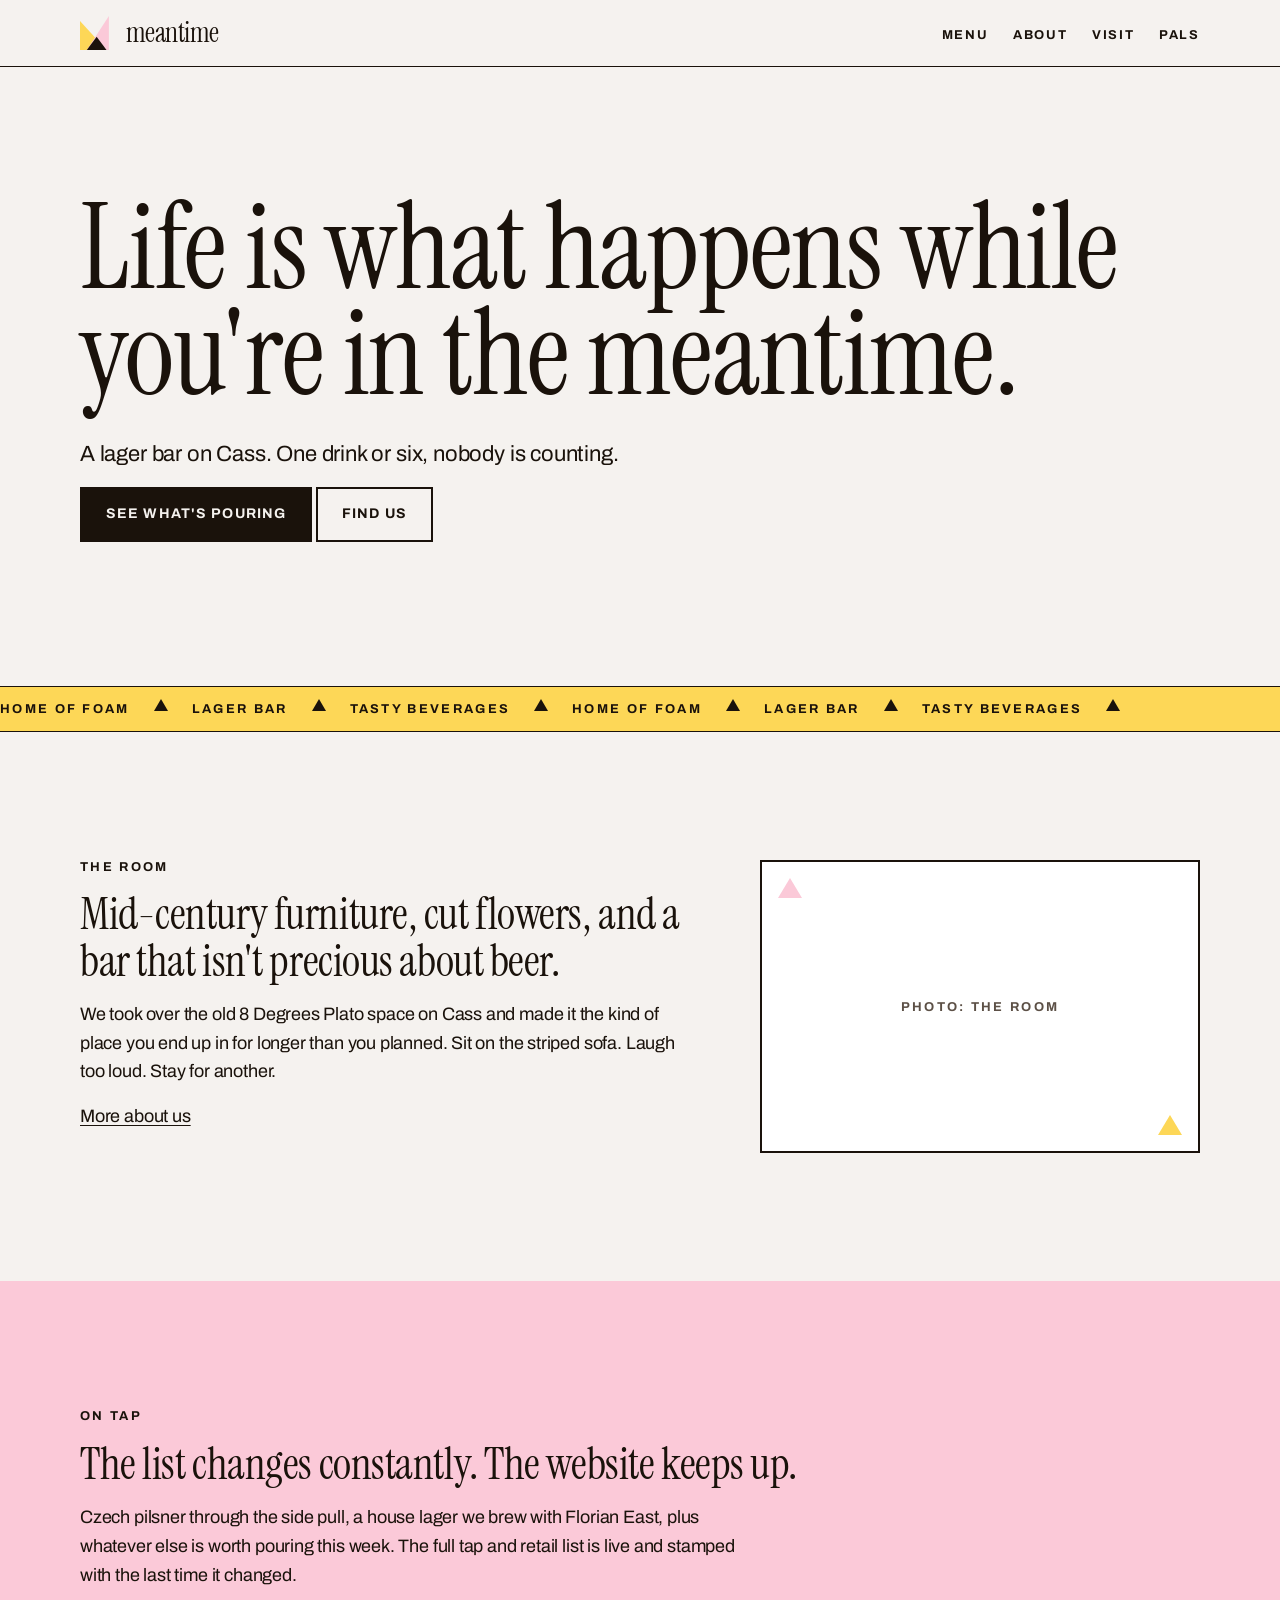
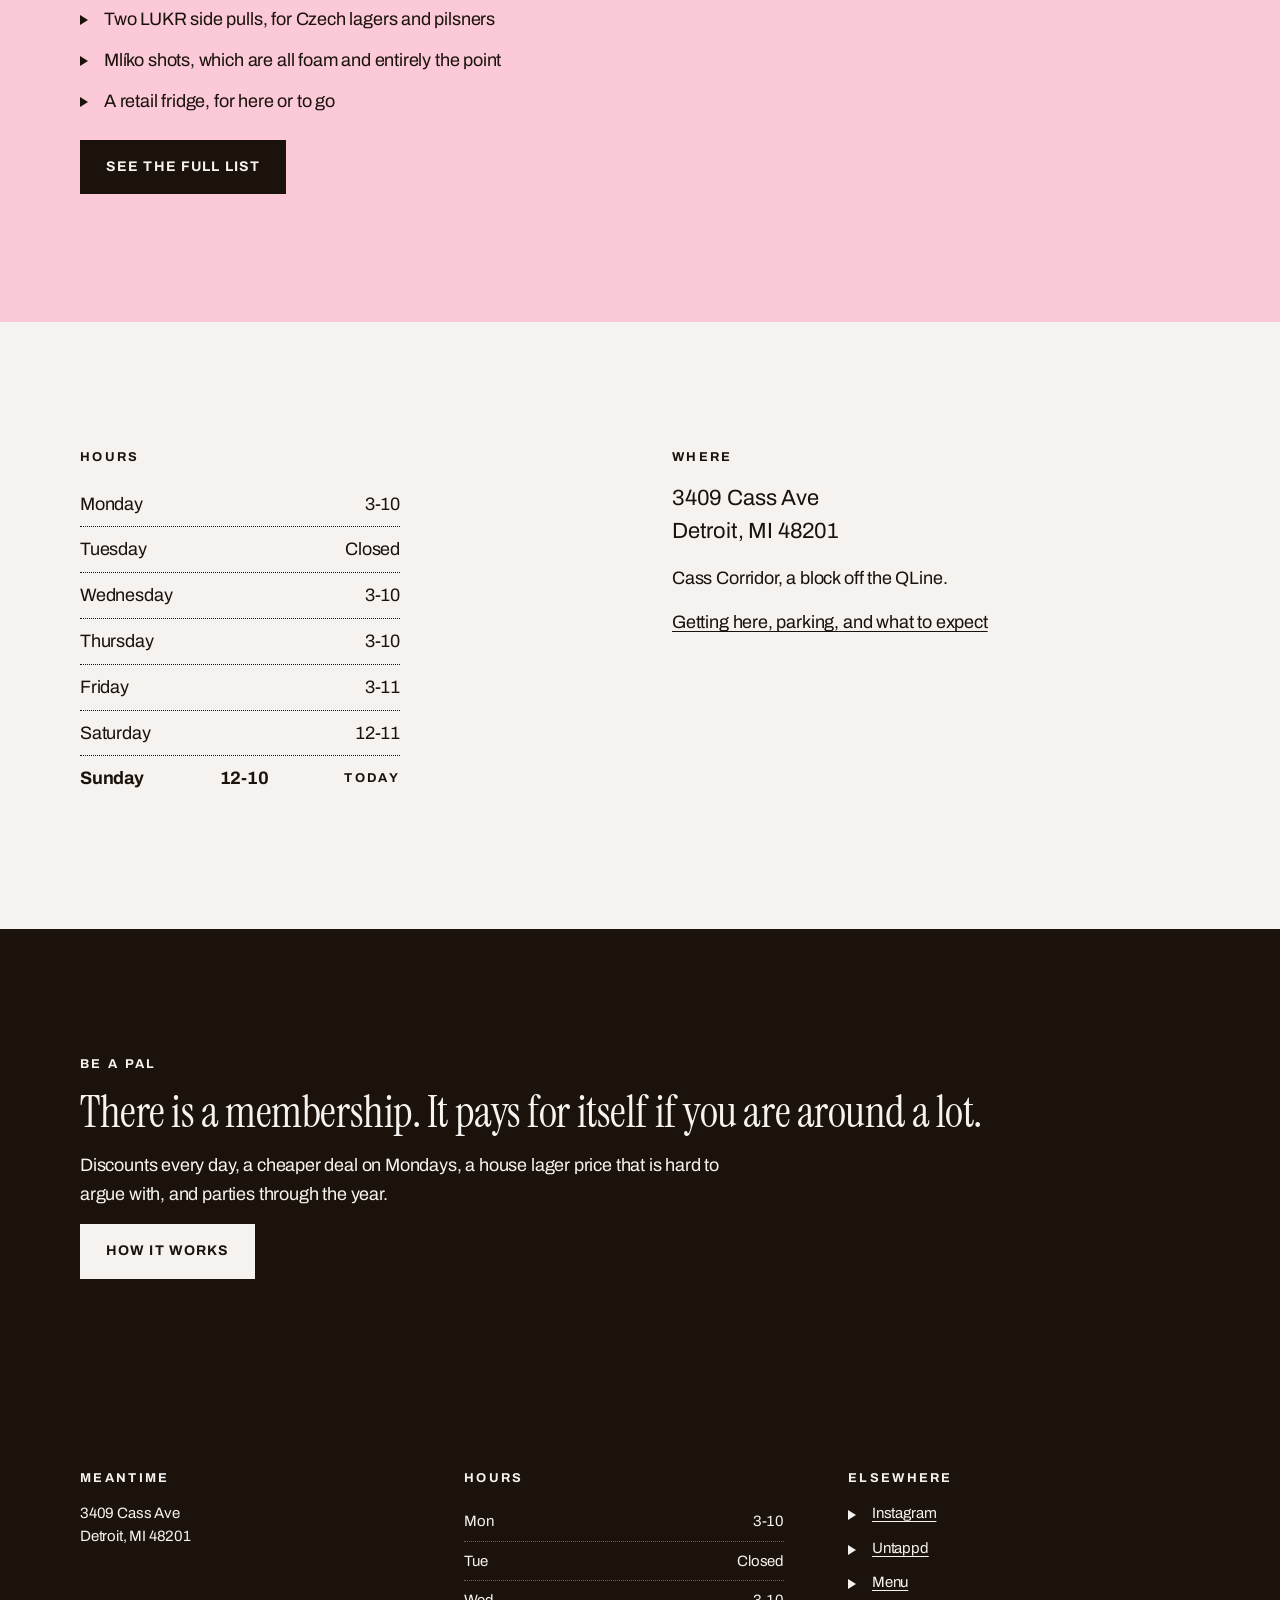
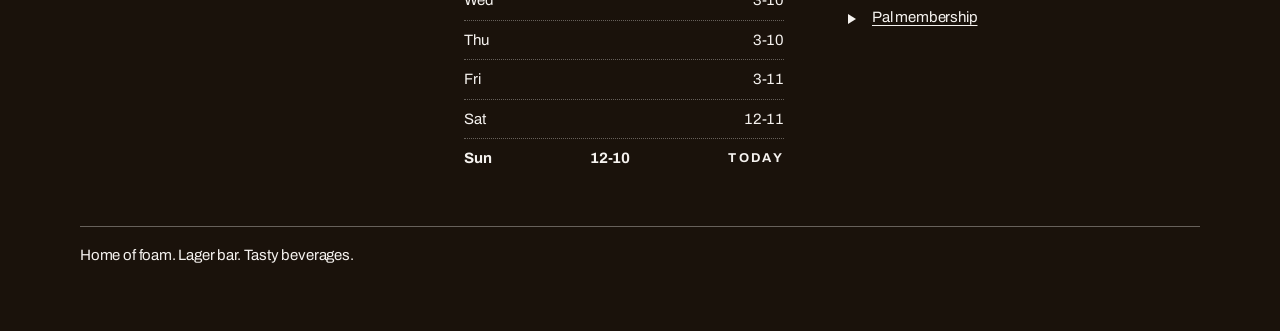
==== index.html @ 6078308c "feat: home page" ====
<!DOCTYPE html>
<html lang="en">
<head>
<meta charset="utf-8">
<meta name="viewport" content="width=device-width, initial-scale=1">
<title>Meantime - lager bar on Cass, Detroit</title>
<meta name="description" content="Meantime is a neighborhood lager bar at 3409 Cass Ave in Detroit. Two Czech side pulls, an ever-changing tap list, a retail fridge, and no rush.">
<link rel="canonical" href="https://www.meantimeoncass.com/">
<meta property="og:type" content="website">
<meta property="og:title" content="Meantime - lager bar on Cass, Detroit">
<meta property="og:description" content="A neighborhood lager bar at 3409 Cass Ave, Detroit. Two Czech side pulls, an ever-changing tap list, and no rush.">
<meta property="og:url" content="https://www.meantimeoncass.com/">
<link rel="preconnect" href="https://fonts.googleapis.com">
<link rel="preconnect" href="https://fonts.gstatic.com" crossorigin>
<link href="https://fonts.googleapis.com/css2?family=Archivo:ital,wght@0,400;0,500;0,700;1,400&family=Instrument+Serif:ital@0;1&display=swap" rel="stylesheet">
<link rel="stylesheet" href="assets/css/style.css">
</head>
<body>
<a class="skip-link" href="#main">Skip to content</a>

<header class="site-header">
  <div class="container site-header__inner">
    <a class="wordmark" href="index.html" aria-label="Meantime, home">
      <img class="wordmark__mark" src="assets/img/mark.svg" alt="" width="34" height="34">
      <span class="wordmark__text">meantime</span>
    </a>
    <nav class="site-nav" aria-label="Main">
      <ul>
        <li><a href="menu.html">Menu</a></li>
        <li><a href="about.html">About</a></li>
        <li><a href="visit.html">Visit</a></li>
        <li><a href="pals.html">Pals</a></li>
      </ul>
    </nav>
  </div>
</header>

<main id="main">

  <section class="section">
    <div class="container">
      <p class="display">Life is what happens while you're in the meantime.</p>
      <p class="lede" style="margin-top:var(--s-6)">A lager bar on Cass. One drink or six, nobody is counting.</p>
      <p><a class="btn" href="menu.html">See what's pouring</a> <a class="btn btn--secondary" href="visit.html">Find us</a></p>
    </div>
  </section>

  <div class="marquee" aria-hidden="true">
    <div class="marquee__track">
      <span>Home of foam</span><span class="tri"></span><span>Lager bar</span><span class="tri"></span><span>Tasty beverages</span><span class="tri"></span>
      <span>Home of foam</span><span class="tri"></span><span>Lager bar</span><span class="tri"></span><span>Tasty beverages</span><span class="tri"></span>
    </div>
  </div>

  <section class="section">
    <div class="container split split--wide-left">
      <div>
        <p class="label">The room</p>
        <h2>Mid-century furniture, cut flowers, and a bar that isn't precious about beer.</h2>
        <p>We took over the old 8 Degrees Plato space on Cass and made it the kind of place you end up in for longer than you planned. Sit on the striped sofa. Laugh too loud. Stay for another.</p>
        <p class="mb-0"><a href="about.html">More about us</a></p>
      </div>
      <figure class="asset-slot" aria-label="Photo slot: the room">
        <span class="asset-slot__label">Photo: the room</span>
      </figure>
    </div>
  </section>

  <section class="section section--pink">
    <div class="container">
      <p class="label">On tap</p>
      <h2>The list changes constantly. The website keeps up.</h2>
      <p>Czech pilsner through the side pull, a house lager we brew with Florian East, plus whatever else is worth pouring this week. The full tap and retail list is live and stamped with the last time it changed.</p>
      <ul class="tri-list">
        <li>Two LUKR side pulls, for Czech lagers and pilsners</li>
        <li>Mlíko shots, which are all foam and entirely the point</li>
        <li>A retail fridge, for here or to go</li>
      </ul>
      <p class="mb-0" style="margin-top:var(--s-5)"><a class="btn" href="menu.html">See the full list</a></p>
    </div>
  </section>

  <section class="section">
    <div class="container split">
      <div>
        <p class="label">Hours</p>
        <ul class="hours">
          <li data-day="1"><span>Monday</span><span>3-10</span></li>
          <li data-day="2"><span>Tuesday</span><span>Closed</span></li>
          <li data-day="3"><span>Wednesday</span><span>3-10</span></li>
          <li data-day="4"><span>Thursday</span><span>3-10</span></li>
          <li data-day="5"><span>Friday</span><span>3-11</span></li>
          <li data-day="6"><span>Saturday</span><span>12-11</span></li>
          <li data-day="0"><span>Sunday</span><span>12-10</span></li>
        </ul>
      </div>
      <div>
        <p class="label">Where</p>
        <p class="lede mb-0">3409 Cass Ave<br>Detroit, MI 48201</p>
        <p style="margin-top:var(--s-4)">Cass Corridor, a block off the QLine.</p>
        <p class="mb-0"><a href="visit.html">Getting here, parking, and what to expect</a></p>
      </div>
    </div>
  </section>

  <section class="section section--ink">
    <div class="container">
      <p class="label">Be a pal</p>
      <h2>There is a membership. It pays for itself if you are around a lot.</h2>
      <p>Discounts every day, a cheaper deal on Mondays, a house lager price that is hard to argue with, and parties through the year.</p>
      <p class="mb-0"><a class="btn" href="pals.html">How it works</a></p>
    </div>
  </section>

</main>

<footer class="site-footer">
  <div class="container">
    <div class="footer-grid">
      <div>
        <p class="label">Meantime</p>
        <p class="small mb-0">3409 Cass Ave<br>Detroit, MI 48201</p>
      </div>
      <div>
        <p class="label">Hours</p>
        <ul class="hours small">
          <li data-day="1"><span>Mon</span><span>3-10</span></li>
          <li data-day="2"><span>Tue</span><span>Closed</span></li>
          <li data-day="3"><span>Wed</span><span>3-10</span></li>
          <li data-day="4"><span>Thu</span><span>3-10</span></li>
          <li data-day="5"><span>Fri</span><span>3-11</span></li>
          <li data-day="6"><span>Sat</span><span>12-11</span></li>
          <li data-day="0"><span>Sun</span><span>12-10</span></li>
        </ul>
      </div>
      <div>
        <p class="label">Elsewhere</p>
        <ul class="tri-list small">
          <li><a href="https://www.instagram.com/meantimeoncass">Instagram</a></li>
          <li><a href="https://untappd.com/v/meantime/13344846">Untappd</a></li>
          <li><a href="menu.html">Menu</a></li>
          <li><a href="pals.html">Pal membership</a></li>
        </ul>
      </div>
    </div>
    <div class="footer-bottom">
      <p class="mb-0">Home of foam. Lager bar. Tasty beverages.</p>
    </div>
  </div>
</footer>

<script src="assets/js/main.js"></script>
</body>
</html>
---- assets/css/style.css ----
/* Meantime - design system
   Tokens and rules follow design-catalog/brand-guidelines.md.
   Every color value is measured from the logo file or the live site. */

:root {
  /* color */
  --ink: #1a120b;
  --cream: #f5f2ef;
  --pink: #fbc9d8;
  --yellow: #fdd757;
  --paper: #ffffff;
  --muted: #5c5046;

  /* type */
  --font-display: "Instrument Serif", Georgia, "Times New Roman", serif;
  --font-ui: "Archivo", "Helvetica Neue", Arial, sans-serif;

  --fs-display: clamp(3.5rem, 1.55rem + 8.32vw, 7.5rem);
  --fs-h1: clamp(2.5rem, 1.44rem + 4.53vw, 4.5rem);
  --fs-h2: clamp(1.875rem, 1.43rem + 1.89vw, 2.75rem);
  --fs-h3: clamp(1.375rem, 1.24rem + 0.57vw, 1.625rem);
  --fs-body: clamp(1.0625rem, 1.03rem + 0.15vw, 1.125rem);
  --fs-small: 0.9375rem;
  --fs-label: clamp(0.75rem, 0.73rem + 0.09vw, 0.8125rem);

  /* space */
  --s-1: 4px;
  --s-2: 8px;
  --s-3: 12px;
  --s-4: 16px;
  --s-5: 24px;
  --s-6: 32px;
  --s-7: 48px;
  --s-8: 64px;
  --s-9: 96px;
  --s-10: 128px;

  --container: 1200px;
  --gutter: 20px;
  --section-y: var(--s-8);
  --rule: 1px solid var(--ink);
}

@media (min-width: 768px) {
  :root {
    --gutter: 40px;
    --section-y: var(--s-10);
  }
}

*,
*::before,
*::after { box-sizing: border-box; }

html { -webkit-text-size-adjust: 100%; }

body {
  margin: 0;
  background: var(--cream);
  color: var(--ink);
  font-family: var(--font-ui);
  font-size: var(--fs-body);
  line-height: 1.6;
  letter-spacing: -0.01em;
  font-weight: 400;
}

img { max-width: 100%; height: auto; display: block; }

/* ---------- type ---------- */

h1, h2, h3, h4 { margin: 0 0 var(--s-4); font-weight: 400; }

h1, h2 {
  font-family: var(--font-display);
  letter-spacing: -0.01em;
}

h1 { font-size: var(--fs-h1); line-height: 0.95; }
h2 { font-size: var(--fs-h2); line-height: 1.05; }

h3 {
  font-family: var(--font-ui);
  font-size: var(--fs-h3);
  font-weight: 700;
  line-height: 1.2;
  letter-spacing: 0;
}

p { margin: 0 0 var(--s-4); max-width: 66ch; }

.display {
  font-family: var(--font-display);
  font-size: var(--fs-display);
  line-height: 0.88;
  letter-spacing: -0.01em;
  margin: 0;
}

.label {
  font-family: var(--font-ui);
  font-size: var(--fs-label);
  font-weight: 700;
  letter-spacing: 0.18em;
  text-transform: uppercase;
  line-height: 1.2;
  margin: 0 0 var(--s-4);
}

.small { font-size: var(--fs-small); line-height: 1.5; }
.muted { color: var(--muted); }
.lede { font-size: clamp(1.125rem, 1rem + 0.5vw, 1.375rem); line-height: 1.5; }

a {
  color: inherit;
  text-decoration: underline;
  text-decoration-thickness: 1px;
  text-underline-offset: 3px;
}

a:hover,
a:focus-visible { text-decoration-thickness: 2px; }

:focus-visible {
  outline: 2px solid var(--ink);
  outline-offset: 2px;
}

.section--ink :focus-visible { outline-color: var(--cream); }

/* ---------- layout ---------- */

.container {
  width: 100%;
  max-width: var(--container);
  margin-inline: auto;
  padding-inline: var(--gutter);
}

.section { padding-block: var(--section-y); }
.section--pink { background: var(--pink); }
.section--yellow { background: var(--yellow); }
.section--paper { background: var(--paper); }

.section--ink {
  background: var(--ink);
  color: var(--cream);
}

.section--ink a { color: var(--cream); }

.stack > * + * { margin-top: var(--s-4); }
.stack-lg > * + * { margin-top: var(--s-6); }

.split {
  display: grid;
  gap: var(--s-6);
}

@media (min-width: 900px) {
  .split { grid-template-columns: 1fr 1fr; gap: var(--s-8); align-items: start; }
  .split--wide-left { grid-template-columns: 1.4fr 1fr; }
}

.cols {
  display: grid;
  gap: var(--s-6);
  grid-template-columns: repeat(auto-fit, minmax(240px, 1fr));
}

/* ---------- skip link ---------- */

.skip-link {
  position: absolute;
  left: -9999px;
  top: 0;
  background: var(--ink);
  color: var(--cream);
  padding: var(--s-3) var(--s-4);
  z-index: 100;
  text-decoration: none;
}

.skip-link:focus { left: var(--gutter); top: var(--s-3); }

/* ---------- buttons ---------- */

.btn {
  display: inline-block;
  font-family: var(--font-ui);
  font-size: 0.875rem;
  font-weight: 700;
  letter-spacing: 0.08em;
  text-transform: uppercase;
  text-decoration: none;
  padding: 14px 24px;
  border: 2px solid var(--ink);
  border-radius: 0;
  background: var(--ink);
  color: var(--cream);
  cursor: pointer;
  transition: background-color 150ms ease, color 150ms ease, border-color 150ms ease;
}

.btn:hover,
.btn:focus-visible {
  background: var(--yellow);
  border-color: var(--ink);
  color: var(--ink);
  text-decoration: none;
}

.btn--secondary {
  background: transparent;
  color: var(--ink);
}

.btn--secondary:hover,
.btn--secondary:focus-visible {
  background: var(--ink);
  color: var(--cream);
}

.section--ink .btn {
  background: var(--cream);
  color: var(--ink);
  border-color: var(--cream);
}

.section--ink .btn:hover,
.section--ink .btn:focus-visible {
  background: var(--yellow);
  border-color: var(--yellow);
}

/* ---------- motif ---------- */

.tri {
  width: 0;
  height: 0;
  border-left: 7px solid transparent;
  border-right: 7px solid transparent;
  border-bottom: 12px solid var(--ink);
  display: inline-block;
}

.divider {
  display: flex;
  justify-content: center;
  padding-block: var(--s-6);
}

.tri-list { list-style: none; padding: 0; margin: 0; }

.tri-list li {
  position: relative;
  padding-left: var(--s-5);
  margin-bottom: var(--s-3);
}

.tri-list li::before {
  content: "";
  position: absolute;
  left: 0;
  top: 0.55em;
  width: 0;
  height: 0;
  border-top: 5px solid transparent;
  border-bottom: 5px solid transparent;
  border-left: 8px solid currentColor;
}

/* ---------- header ---------- */

.site-header {
  border-bottom: var(--rule);
  background: var(--cream);
}

.site-header__inner {
  display: flex;
  align-items: center;
  justify-content: space-between;
  gap: var(--s-4);
  padding-block: var(--s-4);
}

.wordmark {
  display: inline-flex;
  align-items: center;
  gap: var(--s-3);
  text-decoration: none;
}

.wordmark__mark { width: 34px; height: 34px; flex: none; }

.wordmark__text {
  font-family: var(--font-display);
  font-size: 1.75rem;
  line-height: 1;
  letter-spacing: -0.02em;
}

.site-nav ul {
  display: flex;
  gap: var(--s-5);
  list-style: none;
  margin: 0;
  padding: 0;
}

.site-nav a {
  font-size: var(--fs-label);
  font-weight: 700;
  letter-spacing: 0.14em;
  text-transform: uppercase;
  text-decoration: none;
}

.site-nav a:hover,
.site-nav a:focus-visible,
.site-nav a[aria-current="page"] {
  text-decoration: underline;
  text-decoration-thickness: 2px;
  text-underline-offset: 5px;
}

@media (max-width: 600px) {
  .site-header__inner { flex-direction: column; align-items: flex-start; gap: var(--s-3); }
  .site-nav ul { gap: var(--s-4); flex-wrap: wrap; }
}

/* ---------- marquee ---------- */

.marquee {
  background: var(--yellow);
  border-block: var(--rule);
  overflow: hidden;
  padding-block: var(--s-3);
}

.marquee__track {
  display: flex;
  gap: var(--s-5);
  width: max-content;
  animation: marquee 32s linear infinite;
  font-family: var(--font-ui);
  font-weight: 700;
  font-size: var(--fs-label);
  letter-spacing: 0.18em;
  text-transform: uppercase;
  white-space: nowrap;
}

@keyframes marquee {
  from { transform: translateX(0); }
  to { transform: translateX(-50%); }
}

/* ---------- menu rows ---------- */

.menu-row {
  display: grid;
  grid-template-columns: 1fr auto;
  align-items: baseline;
  gap: var(--s-3);
  padding-block: var(--s-3);
}

.menu-row + .menu-row { border-top: 1px dotted var(--ink); }

.menu-row__name {
  font-family: var(--font-ui);
  font-weight: 700;
  font-size: 1.125rem;
  line-height: 1.3;
}

.menu-row__price {
  font-weight: 500;
  font-variant-numeric: tabular-nums;
}

.menu-row__desc {
  grid-column: 1 / -1;
  font-family: var(--font-display);
  font-style: italic;
  font-size: 1rem;
  line-height: 1.4;
  color: var(--muted);
  margin: 0;
  max-width: 60ch;
}

/* ---------- asset slots ----------
   Framed placeholders where the owner's photography goes.
   Tracked in design-catalog/assets-needed.md. */

.asset-slot {
  margin: 0;
  border: 2px solid var(--ink);
  background: var(--paper);
  aspect-ratio: 3 / 2;
  display: flex;
  align-items: center;
  justify-content: center;
  position: relative;
}

.asset-slot::before,
.asset-slot::after {
  content: "";
  position: absolute;
  width: 0;
  height: 0;
  border-left: 12px solid transparent;
  border-right: 12px solid transparent;
  border-bottom: 20px solid var(--pink);
}

.asset-slot::before { top: var(--s-4); left: var(--s-4); }
.asset-slot::after { bottom: var(--s-4); right: var(--s-4); border-bottom-color: var(--yellow); }

.asset-slot__label {
  font-family: var(--font-ui);
  font-size: var(--fs-label);
  font-weight: 700;
  letter-spacing: 0.18em;
  text-transform: uppercase;
  color: var(--muted);
}

/* ---------- cards ---------- */

.card {
  background: var(--paper);
  border: var(--rule);
  padding: var(--s-5);
}

.card h3 { margin-bottom: var(--s-2); }

/* ---------- hours ---------- */

.hours { list-style: none; margin: 0; padding: 0; max-width: 20rem; }

.hours li {
  display: flex;
  justify-content: space-between;
  gap: var(--s-4);
  padding-block: var(--s-2);
  font-variant-numeric: tabular-nums;
}

.hours li + li { border-top: 1px dotted currentColor; }

.hours li[data-today="true"] { font-weight: 700; }

.hours li[data-today="true"]::after {
  content: "today";
  font-family: var(--font-ui);
  font-size: var(--fs-label);
  font-weight: 700;
  letter-spacing: 0.18em;
  text-transform: uppercase;
  align-self: center;
}

/* ---------- footer ---------- */

.site-footer {
  background: var(--ink);
  color: var(--cream);
  padding-block: var(--s-8);
}

.site-footer a { color: var(--cream); }

.site-footer .hours li + li { border-top-color: rgba(245, 242, 239, 0.35); }

.footer-grid {
  display: grid;
  gap: var(--s-6);
  grid-template-columns: repeat(auto-fit, minmax(220px, 1fr));
}

.footer-bottom {
  margin-top: var(--s-7);
  padding-top: var(--s-4);
  border-top: 1px solid rgba(245, 242, 239, 0.35);
  font-size: var(--fs-small);
}

/* ---------- utilities ---------- */

.visually-hidden {
  position: absolute;
  width: 1px;
  height: 1px;
  padding: 0;
  margin: -1px;
  overflow: hidden;
  clip: rect(0 0 0 0);
  white-space: nowrap;
  border: 0;
}

.center { text-align: center; }
.mt-0 { margin-top: 0; }
.mb-0 { margin-bottom: 0; }

@media (prefers-reduced-motion: reduce) {
  .marquee__track { animation: none; transform: none; }
  *,
  *::before,
  *::after {
    animation-duration: 0.001ms !important;
    animation-iteration-count: 1 !important;
    transition-duration: 0.001ms !important;
  }
}
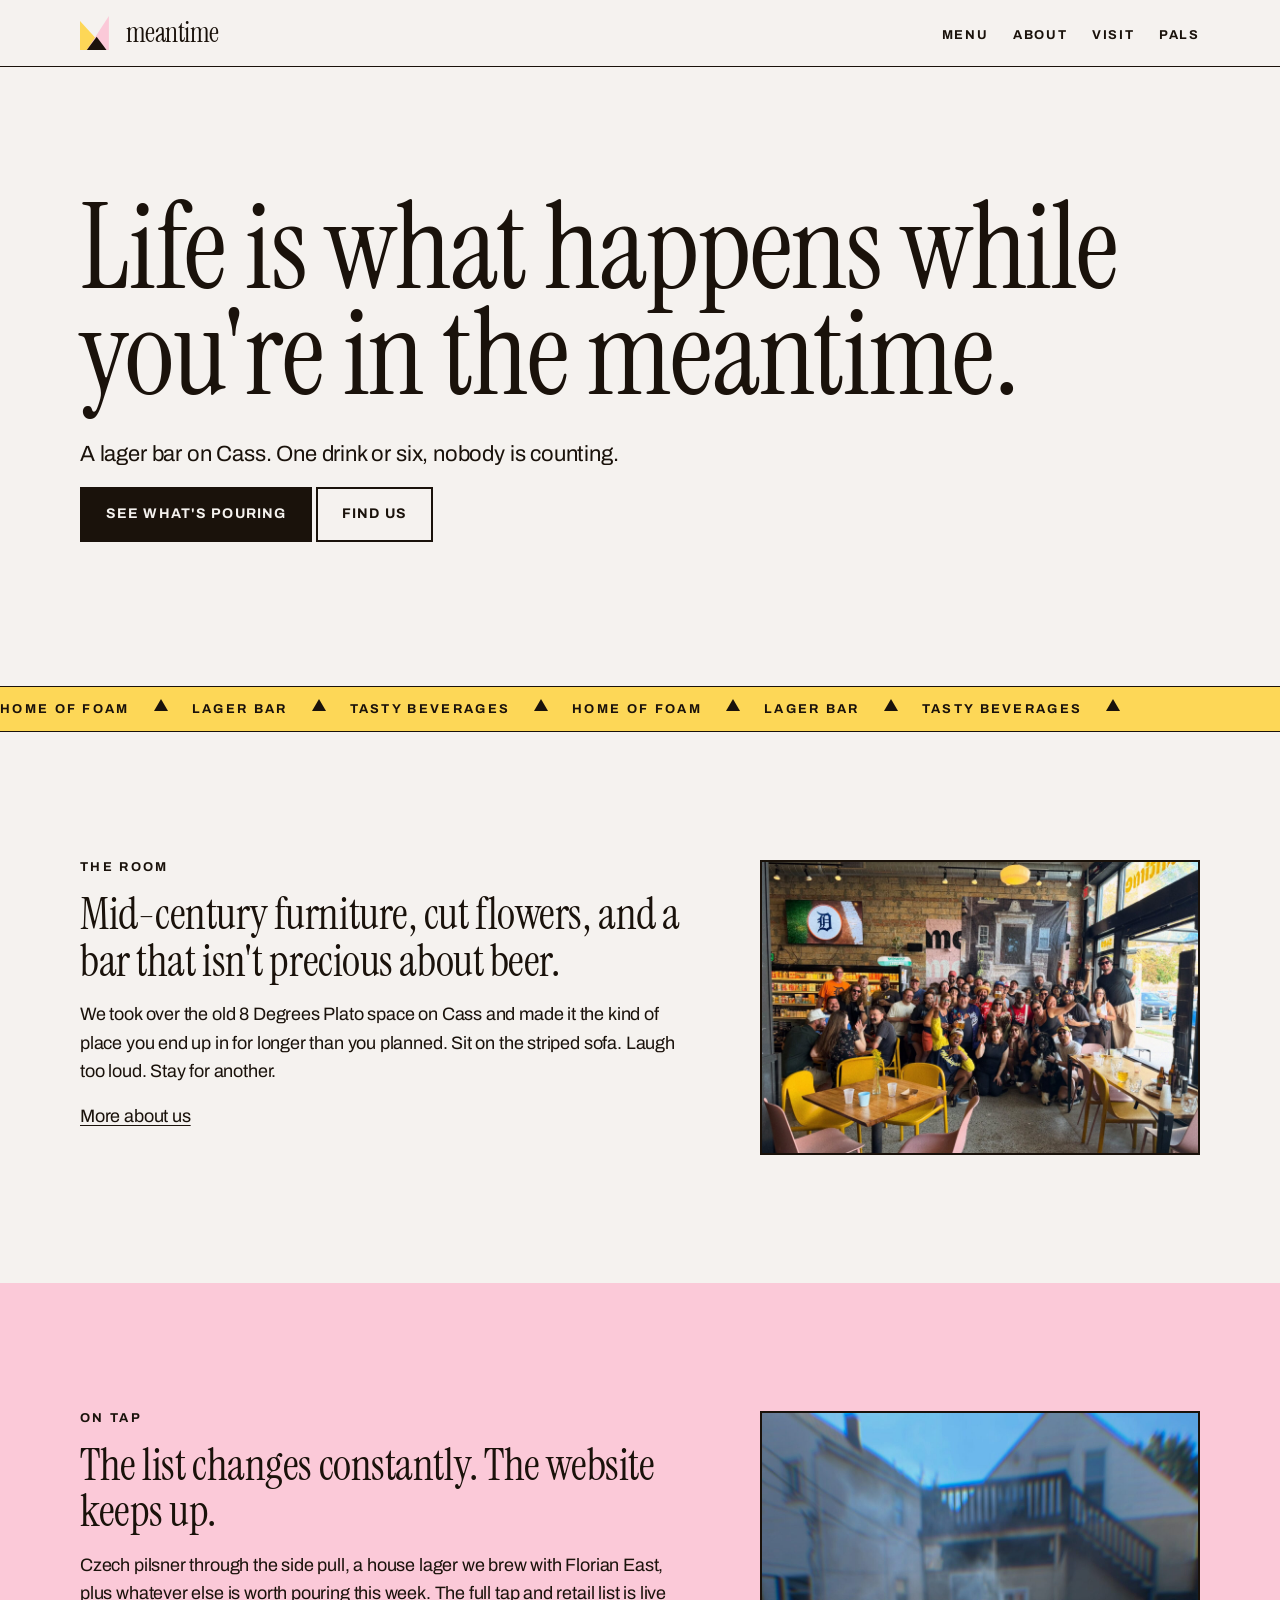
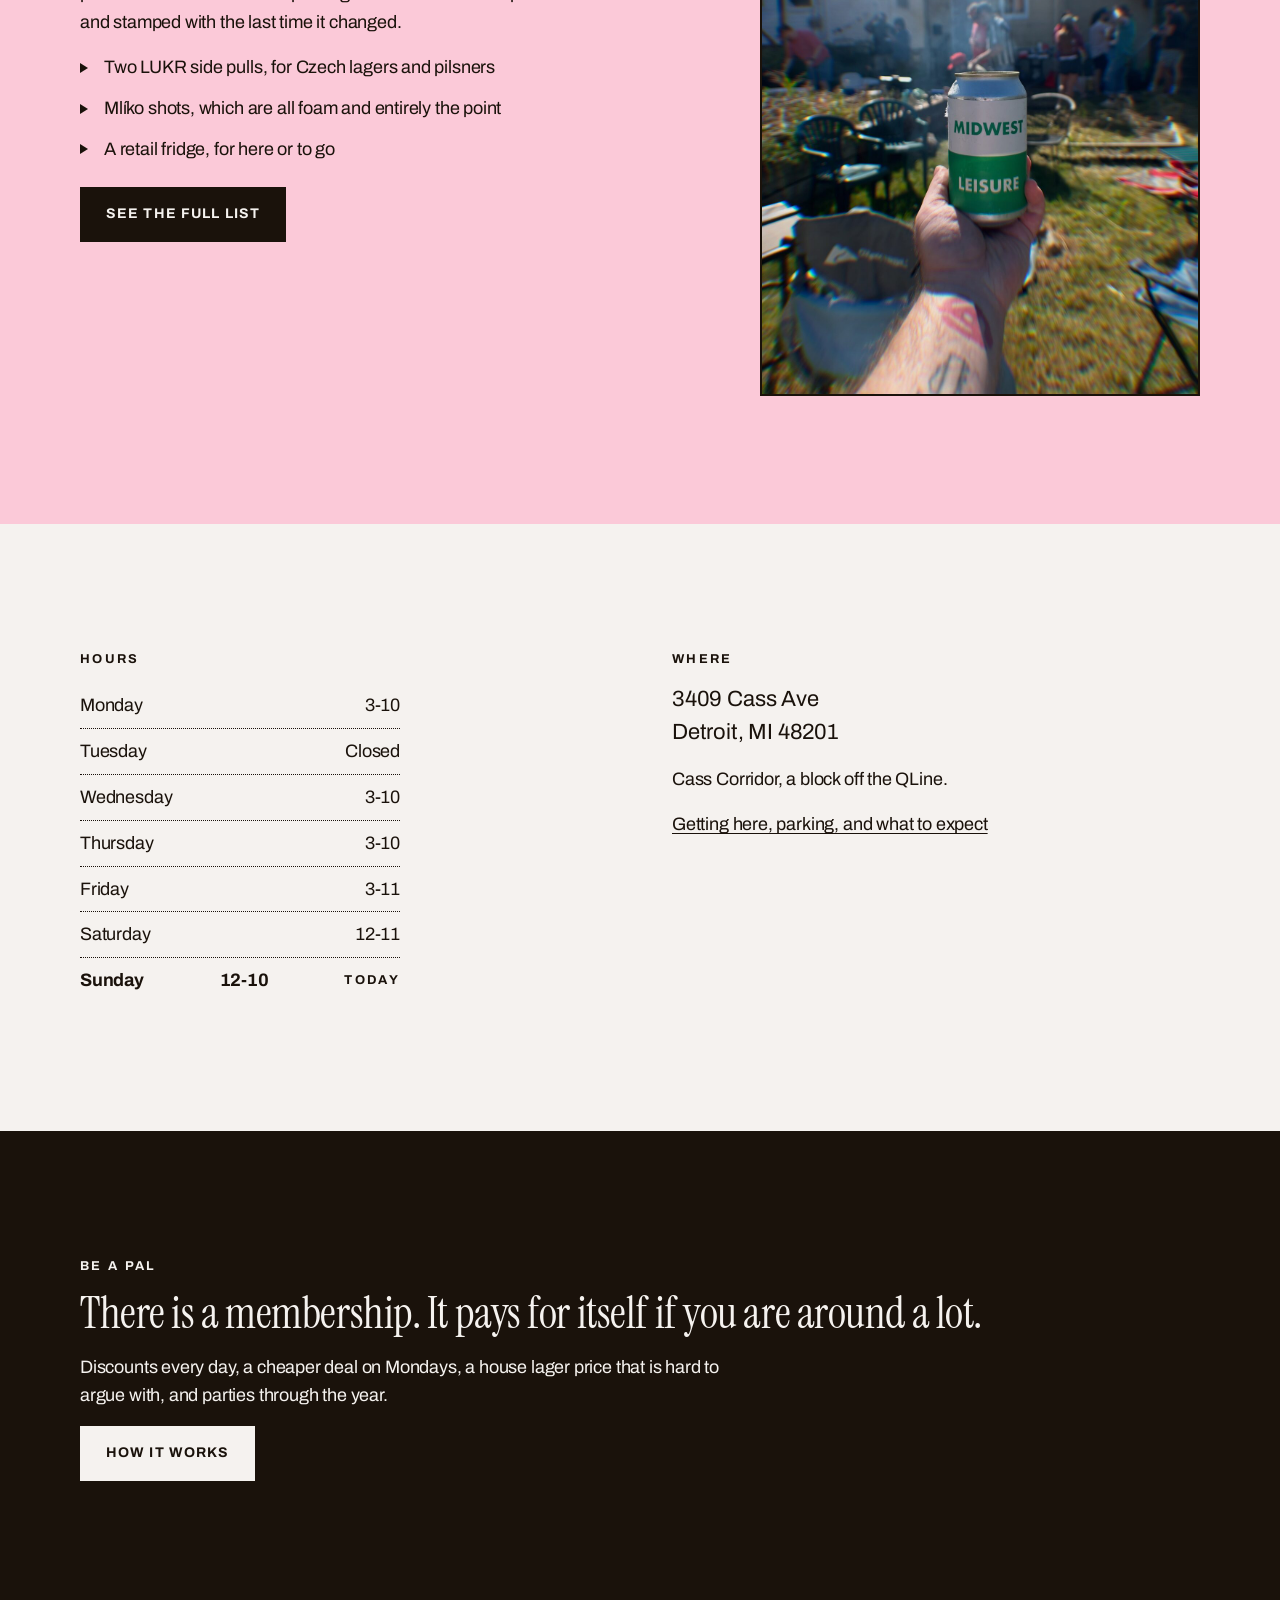
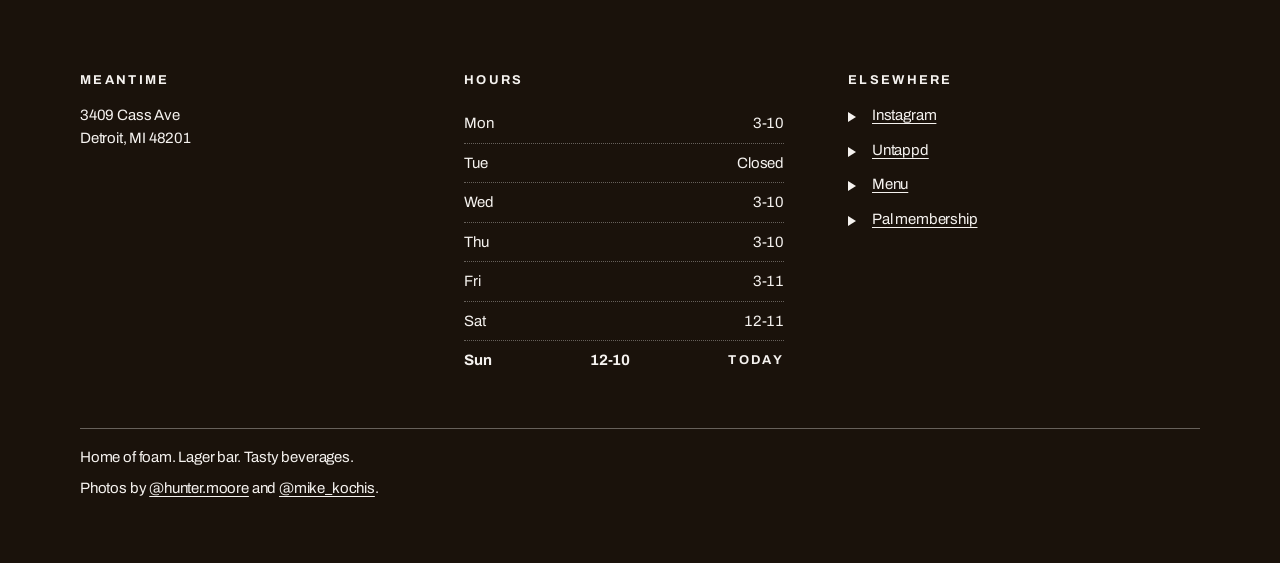
==== commit 9ed97d81: "feat: real Instagram photography and a brand intel rewrite from the feed Co-Authored-By: Claude Opus" ====
--- a/index.html
+++ b/index.html
@@ -10,10 +10,59 @@
 <meta property="og:title" content="Meantime - lager bar on Cass, Detroit">
 <meta property="og:description" content="A neighborhood lager bar at 3409 Cass Ave, Detroit. Two Czech side pulls, an ever-changing tap list, and no rush.">
 <meta property="og:url" content="https://www.meantimeoncass.com/">
+<meta property="og:image" content="https://www.meantimeoncass.com/assets/img/og-default.png">
+<meta property="og:image:width" content="1200">
+<meta property="og:image:height" content="630">
+<meta property="og:site_name" content="Meantime">
+<meta name="twitter:card" content="summary_large_image">
+<meta name="theme-color" content="#f5f2ef">
+<link rel="icon" href="favicon.ico" sizes="any">
+<link rel="icon" type="image/svg+xml" href="assets/img/mark.svg">
+<link rel="apple-touch-icon" href="assets/img/apple-touch-icon.png">
+<link rel="manifest" href="site.webmanifest">
 <link rel="preconnect" href="https://fonts.googleapis.com">
 <link rel="preconnect" href="https://fonts.gstatic.com" crossorigin>
 <link href="https://fonts.googleapis.com/css2?family=Archivo:ital,wght@0,400;0,500;0,700;1,400&family=Instrument+Serif:ital@0;1&display=swap" rel="stylesheet">
 <link rel="stylesheet" href="assets/css/style.css">
+<script type="application/ld+json">
+{
+  "@context": "https://schema.org",
+  "@type": "BarOrPub",
+  "@id": "https://www.meantimeoncass.com/#bar",
+  "name": "Meantime",
+  "alternateName": "Meantime on Cass",
+  "description": "A neighborhood lager bar in Detroit's Cass Corridor, with two Czech side-pull taps, an ever-changing draft and retail list, wine and cocktails.",
+  "url": "https://www.meantimeoncass.com/",
+  "image": "https://www.meantimeoncass.com/assets/img/og-default.png",
+  "slogan": "Life is what happens while you're in the meantime.",
+  "priceRange": "$$",
+  "servesCuisine": "Beer",
+  "hasMenu": "https://www.meantimeoncass.com/menu",
+  "address": {
+    "@type": "PostalAddress",
+    "streetAddress": "3409 Cass Ave",
+    "addressLocality": "Detroit",
+    "addressRegion": "MI",
+    "postalCode": "48201",
+    "addressCountry": "US"
+  },
+  "geo": {
+    "@type": "GeoCoordinates",
+    "latitude": 42.3445451,
+    "longitude": -83.0603040
+  },
+  "openingHoursSpecification": [
+    { "@type": "OpeningHoursSpecification", "dayOfWeek": ["Monday", "Wednesday", "Thursday"], "opens": "15:00", "closes": "22:00" },
+    { "@type": "OpeningHoursSpecification", "dayOfWeek": "Friday", "opens": "15:00", "closes": "23:00" },
+    { "@type": "OpeningHoursSpecification", "dayOfWeek": "Saturday", "opens": "12:00", "closes": "23:00" },
+    { "@type": "OpeningHoursSpecification", "dayOfWeek": "Sunday", "opens": "12:00", "closes": "22:00" }
+  ],
+  "sameAs": [
+    "https://www.instagram.com/meantimeoncass",
+    "https://untappd.com/v/meantime/13344846"
+  ]
+}
+</script>
 </head>
 <body>
 <a class="skip-link" href="#main">Skip to content</a>
@@ -60,23 +109,28 @@
         <p>We took over the old 8 Degrees Plato space on Cass and made it the kind of place you end up in for longer than you planned. Sit on the striped sofa. Laugh too loud. Stay for another.</p>
         <p class="mb-0"><a href="about.html">More about us</a></p>
       </div>
-      <figure class="asset-slot" aria-label="Photo slot: the room">
-        <span class="asset-slot__label">Photo: the room</span>
+      <figure class="photo">
+        <img src="assets/img/photos/room-group.jpg" alt="A full room at Meantime: yellow and pink chairs, wood tables, brick walls and a crowd raising glasses" width="1800" height="1200" loading="lazy">
       </figure>
     </div>
   </section>
 
   <section class="section section--pink">
-    <div class="container">
-      <p class="label">On tap</p>
-      <h2>The list changes constantly. The website keeps up.</h2>
-      <p>Czech pilsner through the side pull, a house lager we brew with Florian East, plus whatever else is worth pouring this week. The full tap and retail list is live and stamped with the last time it changed.</p>
-      <ul class="tri-list">
-        <li>Two LUKR side pulls, for Czech lagers and pilsners</li>
-        <li>Mlíko shots, which are all foam and entirely the point</li>
-        <li>A retail fridge, for here or to go</li>
-      </ul>
-      <p class="mb-0" style="margin-top:var(--s-5)"><a class="btn" href="menu.html">See the full list</a></p>
+    <div class="container split split--wide-left">
+      <div>
+        <p class="label">On tap</p>
+        <h2>The list changes constantly. The website keeps up.</h2>
+        <p>Czech pilsner through the side pull, a house lager we brew with Florian East, plus whatever else is worth pouring this week. The full tap and retail list is live and stamped with the last time it changed.</p>
+        <ul class="tri-list">
+          <li>Two LUKR side pulls, for Czech lagers and pilsners</li>
+          <li>Mlíko shots, which are all foam and entirely the point</li>
+          <li>A retail fridge, for here or to go</li>
+        </ul>
+        <p class="mb-0" style="margin-top:var(--s-5)"><a class="btn" href="menu.html">See the full list</a></p>
+      </div>
+      <figure class="photo">
+        <img src="assets/img/photos/midwest-leisure.jpg" alt="A can of Midwest Leisure, the house Czech pilsner, held up outdoors" width="1200" height="1600" loading="lazy">
+      </figure>
     </div>
   </section>
 
@@ -145,6 +199,7 @@
     </div>
     <div class="footer-bottom">
       <p class="mb-0">Home of foam. Lager bar. Tasty beverages.</p>
+      <p class="small mb-0" style="margin-top:var(--s-2)">Photos by <a href="https://www.instagram.com/hunter.moore">@hunter.moore</a> and <a href="https://www.instagram.com/mike_kochis">@mike_kochis</a>.</p>
     </div>
   </div>
 </footer>
--- a/assets/css/style.css
+++ b/assets/css/style.css
@@ -430,6 +430,49 @@
   color: var(--muted);
 }
 
+/* ---------- photos ---------- */
+
+.photo {
+  margin: 0;
+  border: 2px solid var(--ink);
+  background: var(--paper);
+}
+
+.photo img { width: 100%; height: auto; display: block; }
+
+/* In a three-up row, crop to one shape so the tiles line up. */
+.cols > .photo img { aspect-ratio: 3 / 4; object-fit: cover; }
+
+.photo figcaption {
+  font-family: var(--font-ui);
+  font-size: var(--fs-label);
+  font-weight: 700;
+  letter-spacing: 0.18em;
+  text-transform: uppercase;
+  padding: var(--s-3);
+  border-top: 2px solid var(--ink);
+  color: var(--muted);
+}
+
+/* ---------- map ---------- */
+
+.map-frame {
+  border: 2px solid var(--ink);
+  background: var(--paper);
+  aspect-ratio: 16 / 9;
+}
+
+.map-frame iframe {
+  display: block;
+  width: 100%;
+  height: 100%;
+  border: 0;
+}
+
+@media (max-width: 600px) {
+  .map-frame { aspect-ratio: 4 / 3; }
+}
+
 /* ---------- cards ---------- */
 
 .card {
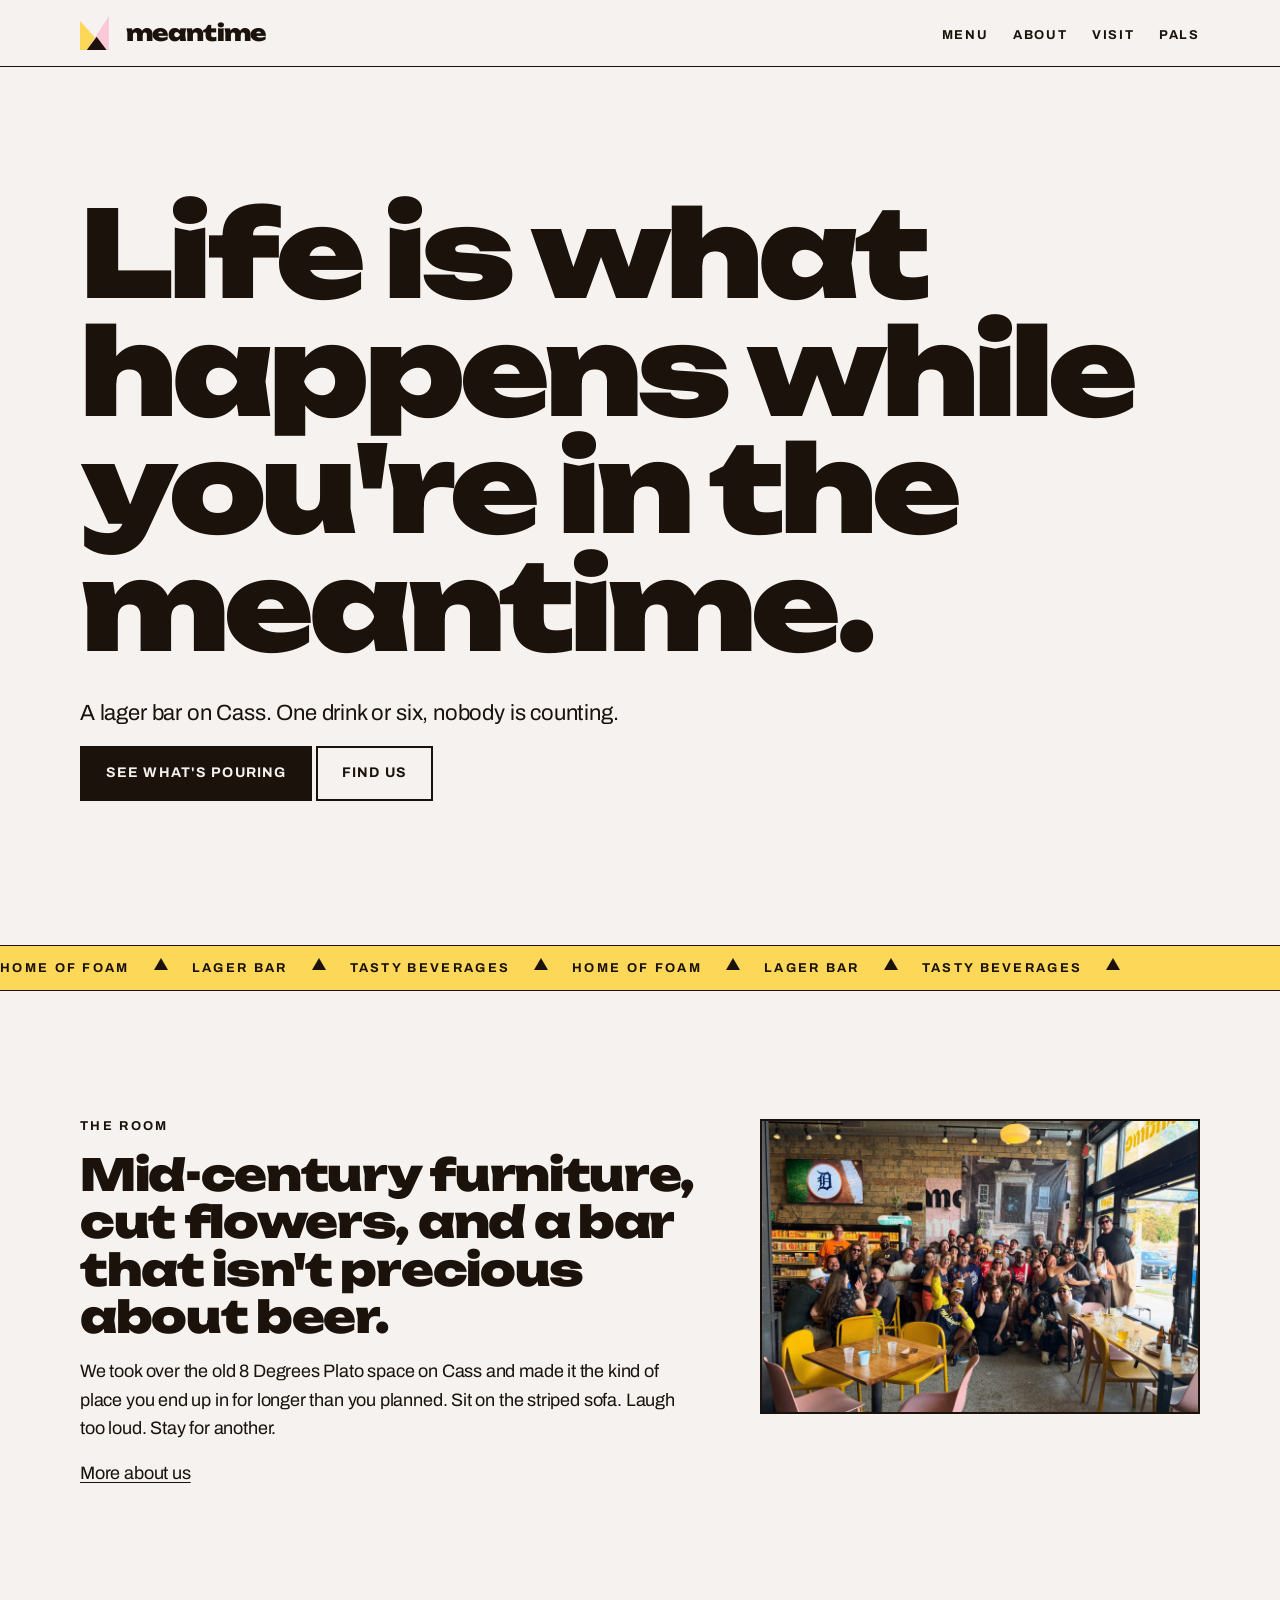
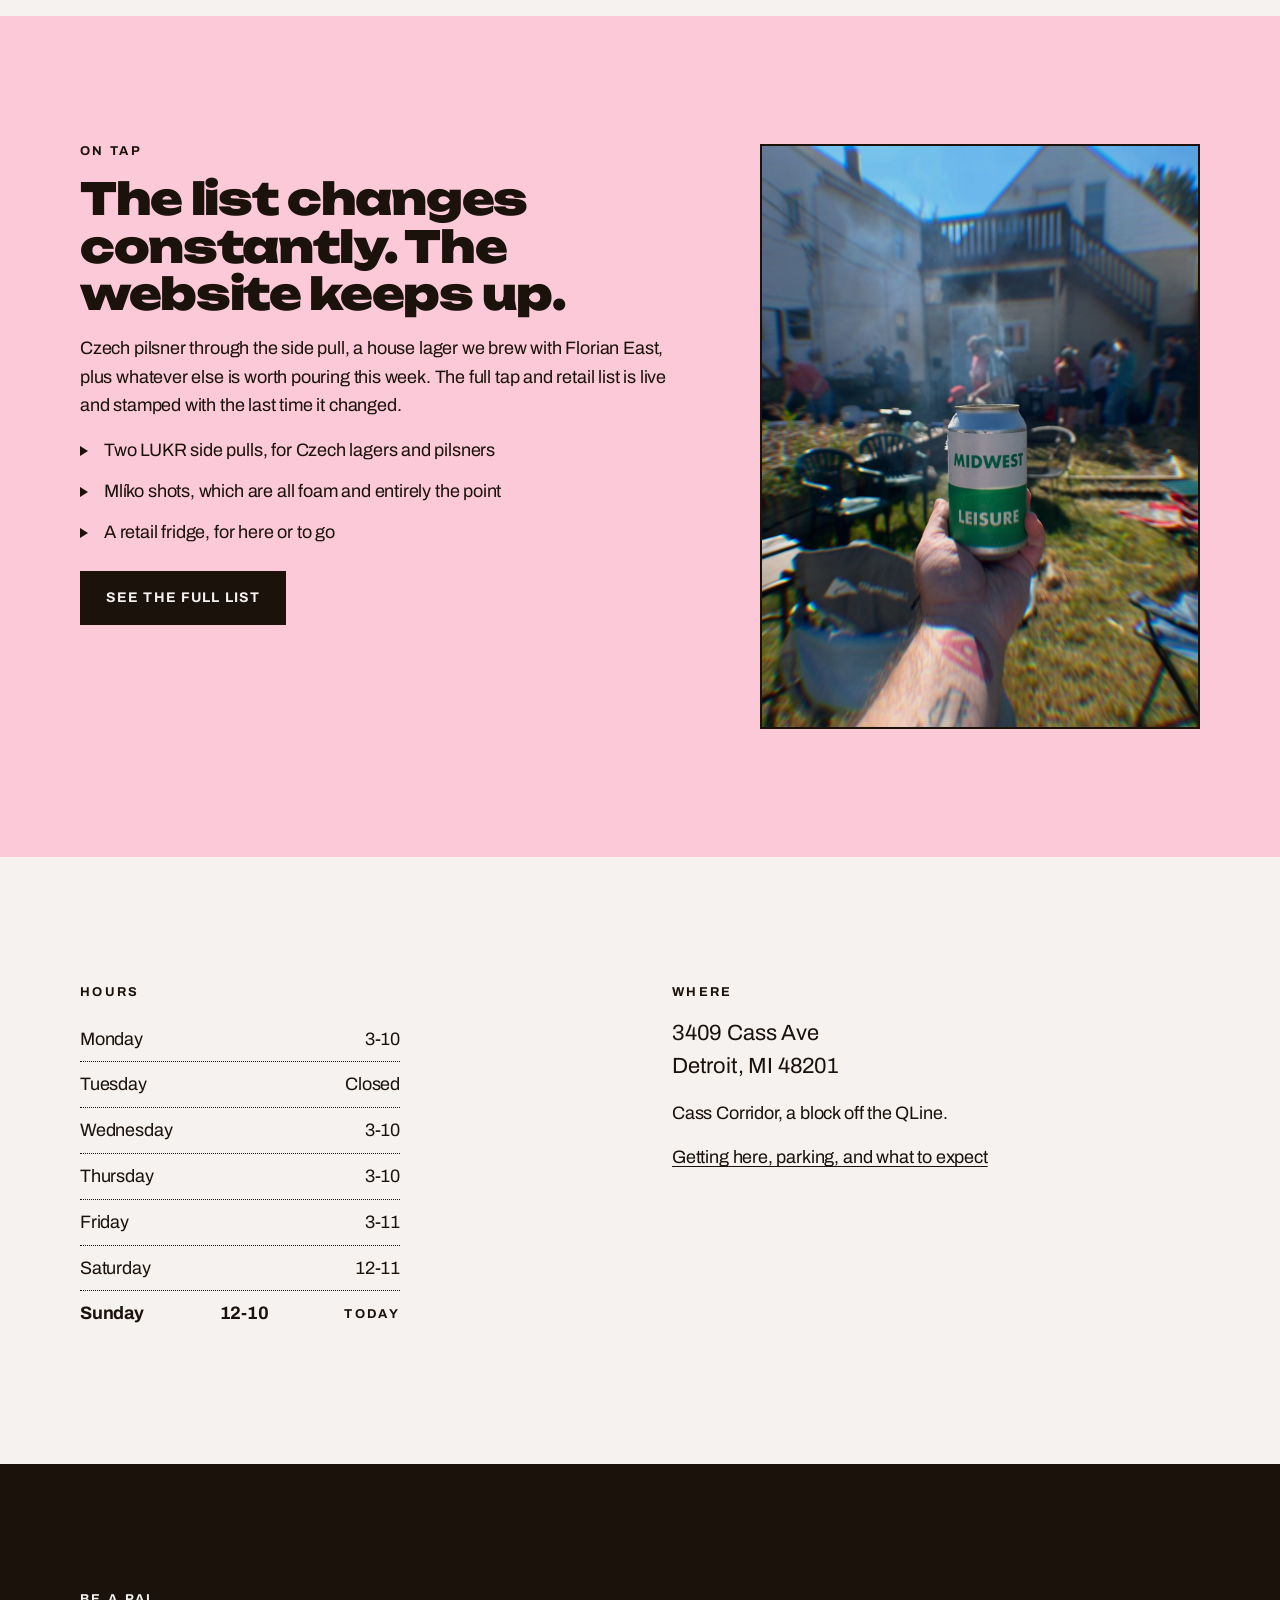
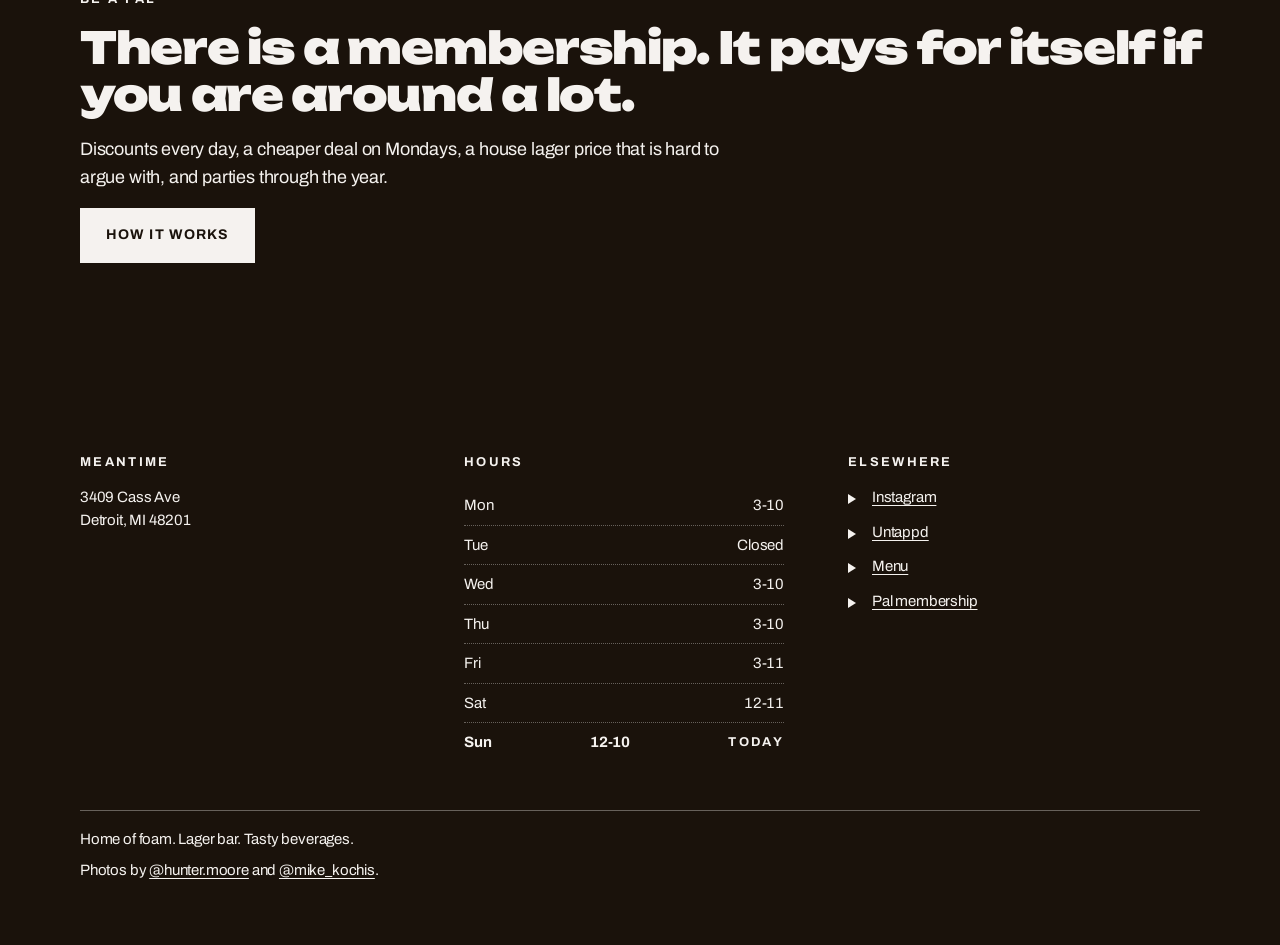
==== commit 6d361ffc: "feat: set display type in the wordmark's own voice The wordmark face is identified: Gango Black by A" ====
--- a/index.html
+++ b/index.html
@@ -22,7 +22,7 @@
 <link rel="manifest" href="site.webmanifest">
 <link rel="preconnect" href="https://fonts.googleapis.com">
 <link rel="preconnect" href="https://fonts.gstatic.com" crossorigin>
-<link href="https://fonts.googleapis.com/css2?family=Archivo:ital,wght@0,400;0,500;0,700;1,400&family=Instrument+Serif:ital@0;1&display=swap" rel="stylesheet">
+<link href="https://fonts.googleapis.com/css2?family=Archivo:ital,wght@0,400;0,500;0,700;1,400&family=Instrument+Serif:ital@0;1&family=Unbounded:wght@900&display=swap" rel="stylesheet">
 <link rel="stylesheet" href="assets/css/style.css">
 <script type="application/ld+json">
 {
--- a/assets/css/style.css
+++ b/assets/css/style.css
@@ -12,10 +12,11 @@
   --muted: #5c5046;
 
   /* type */
-  --font-display: "Instrument Serif", Georgia, "Times New Roman", serif;
+  --font-display: "Unbounded", "Archivo", "Helvetica Neue", Arial, sans-serif;
+  --font-serif: "Instrument Serif", Georgia, "Times New Roman", serif;
   --font-ui: "Archivo", "Helvetica Neue", Arial, sans-serif;
 
-  --fs-display: clamp(3.5rem, 1.55rem + 8.32vw, 7.5rem);
+  --fs-display: clamp(3rem, 1.14rem + 7.96vw, 7.5rem);
   --fs-h1: clamp(2.5rem, 1.44rem + 4.53vw, 4.5rem);
   --fs-h2: clamp(1.875rem, 1.43rem + 1.89vw, 2.75rem);
   --fs-h3: clamp(1.375rem, 1.24rem + 0.57vw, 1.625rem);
@@ -73,11 +74,12 @@
 
 h1, h2 {
   font-family: var(--font-display);
-  letter-spacing: -0.01em;
-}
-
-h1 { font-size: var(--fs-h1); line-height: 0.95; }
-h2 { font-size: var(--fs-h2); line-height: 1.05; }
+  font-weight: 900;
+  letter-spacing: -0.03em;
+}
+
+h1 { font-size: var(--fs-h1); line-height: 1.02; }
+h2 { font-size: var(--fs-h2); line-height: 1.08; }
 
 h3 {
   font-family: var(--font-ui);
@@ -91,9 +93,10 @@
 
 .display {
   font-family: var(--font-display);
+  font-weight: 900;
   font-size: var(--fs-display);
-  line-height: 0.88;
-  letter-spacing: -0.01em;
+  line-height: 0.98;
+  letter-spacing: -0.04em;
   margin: 0;
 }
 
@@ -296,9 +299,10 @@
 
 .wordmark__text {
   font-family: var(--font-display);
-  font-size: 1.75rem;
+  font-weight: 900;
+  font-size: 1.375rem;
   line-height: 1;
-  letter-spacing: -0.02em;
+  letter-spacing: -0.04em;
 }
 
 .site-nav ul {
@@ -383,7 +387,7 @@
 
 .menu-row__desc {
   grid-column: 1 / -1;
-  font-family: var(--font-display);
+  font-family: var(--font-serif);
   font-style: italic;
   font-size: 1rem;
   line-height: 1.4;
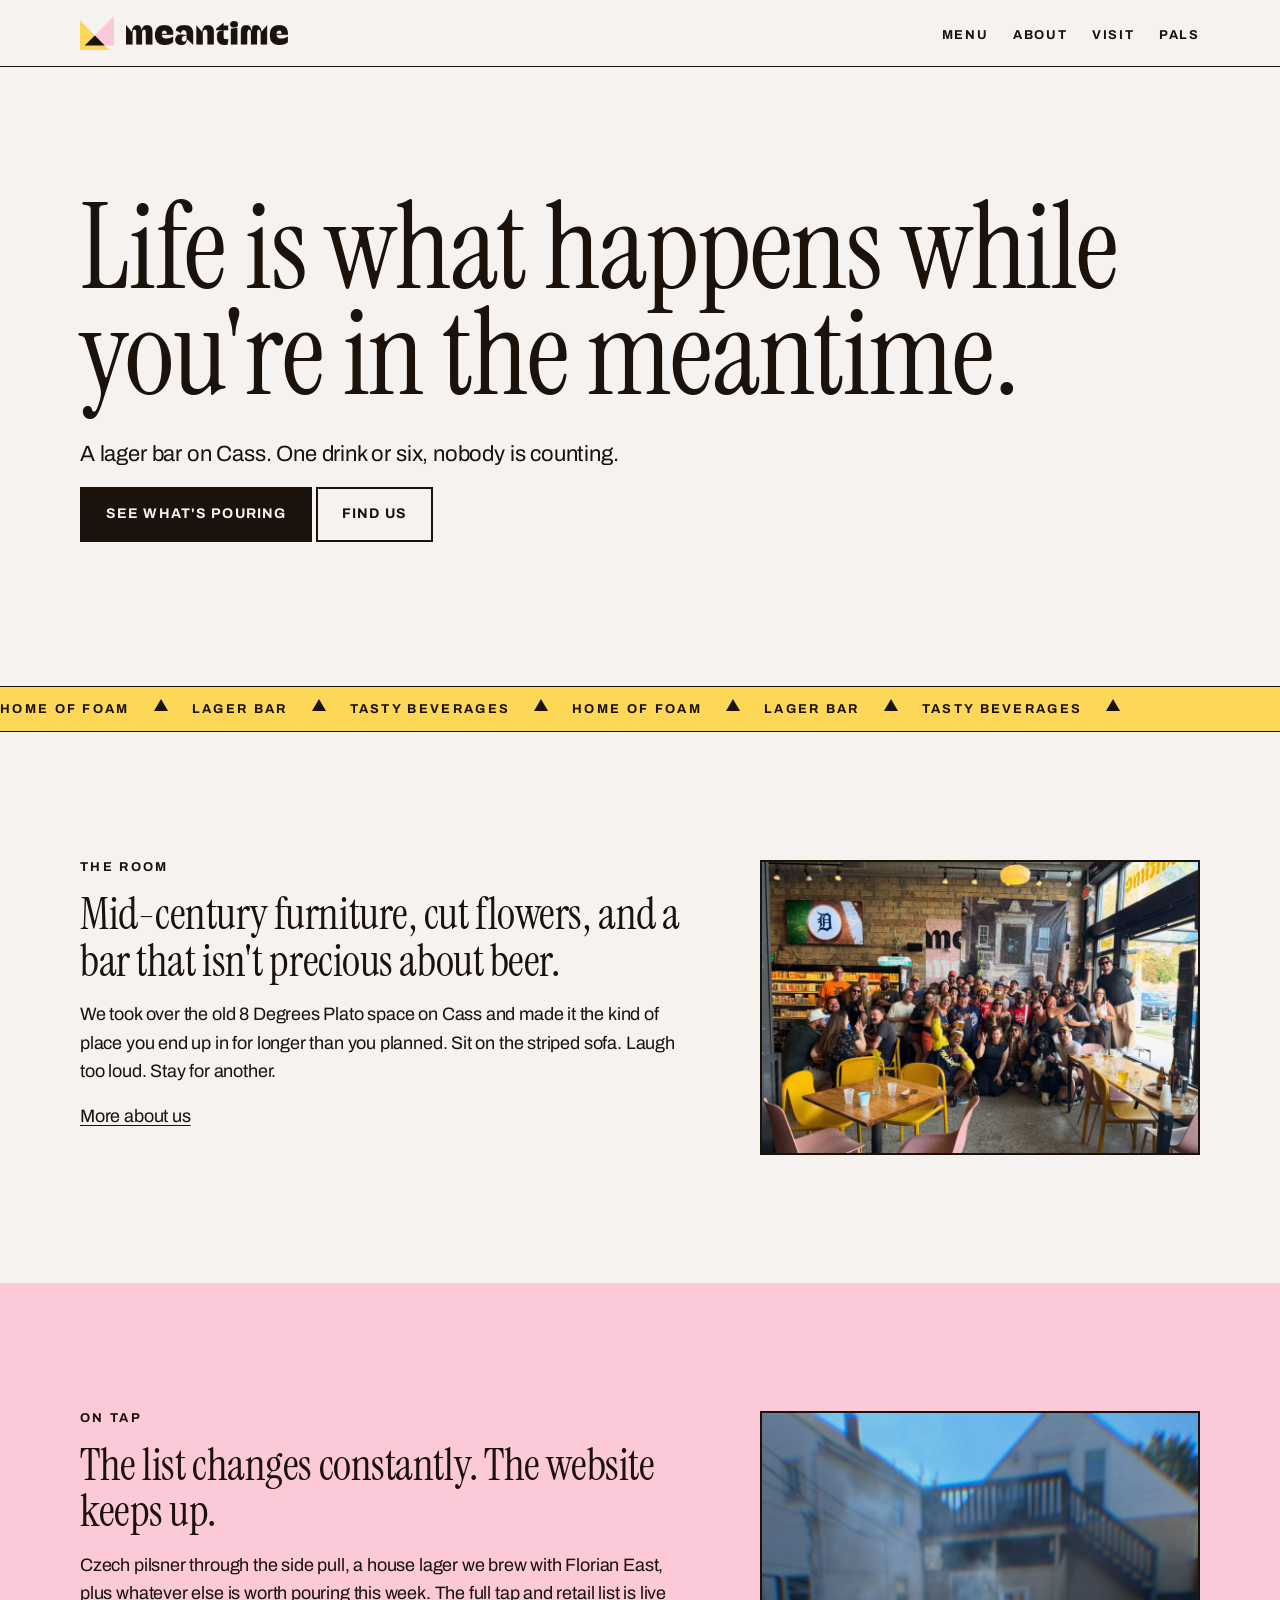
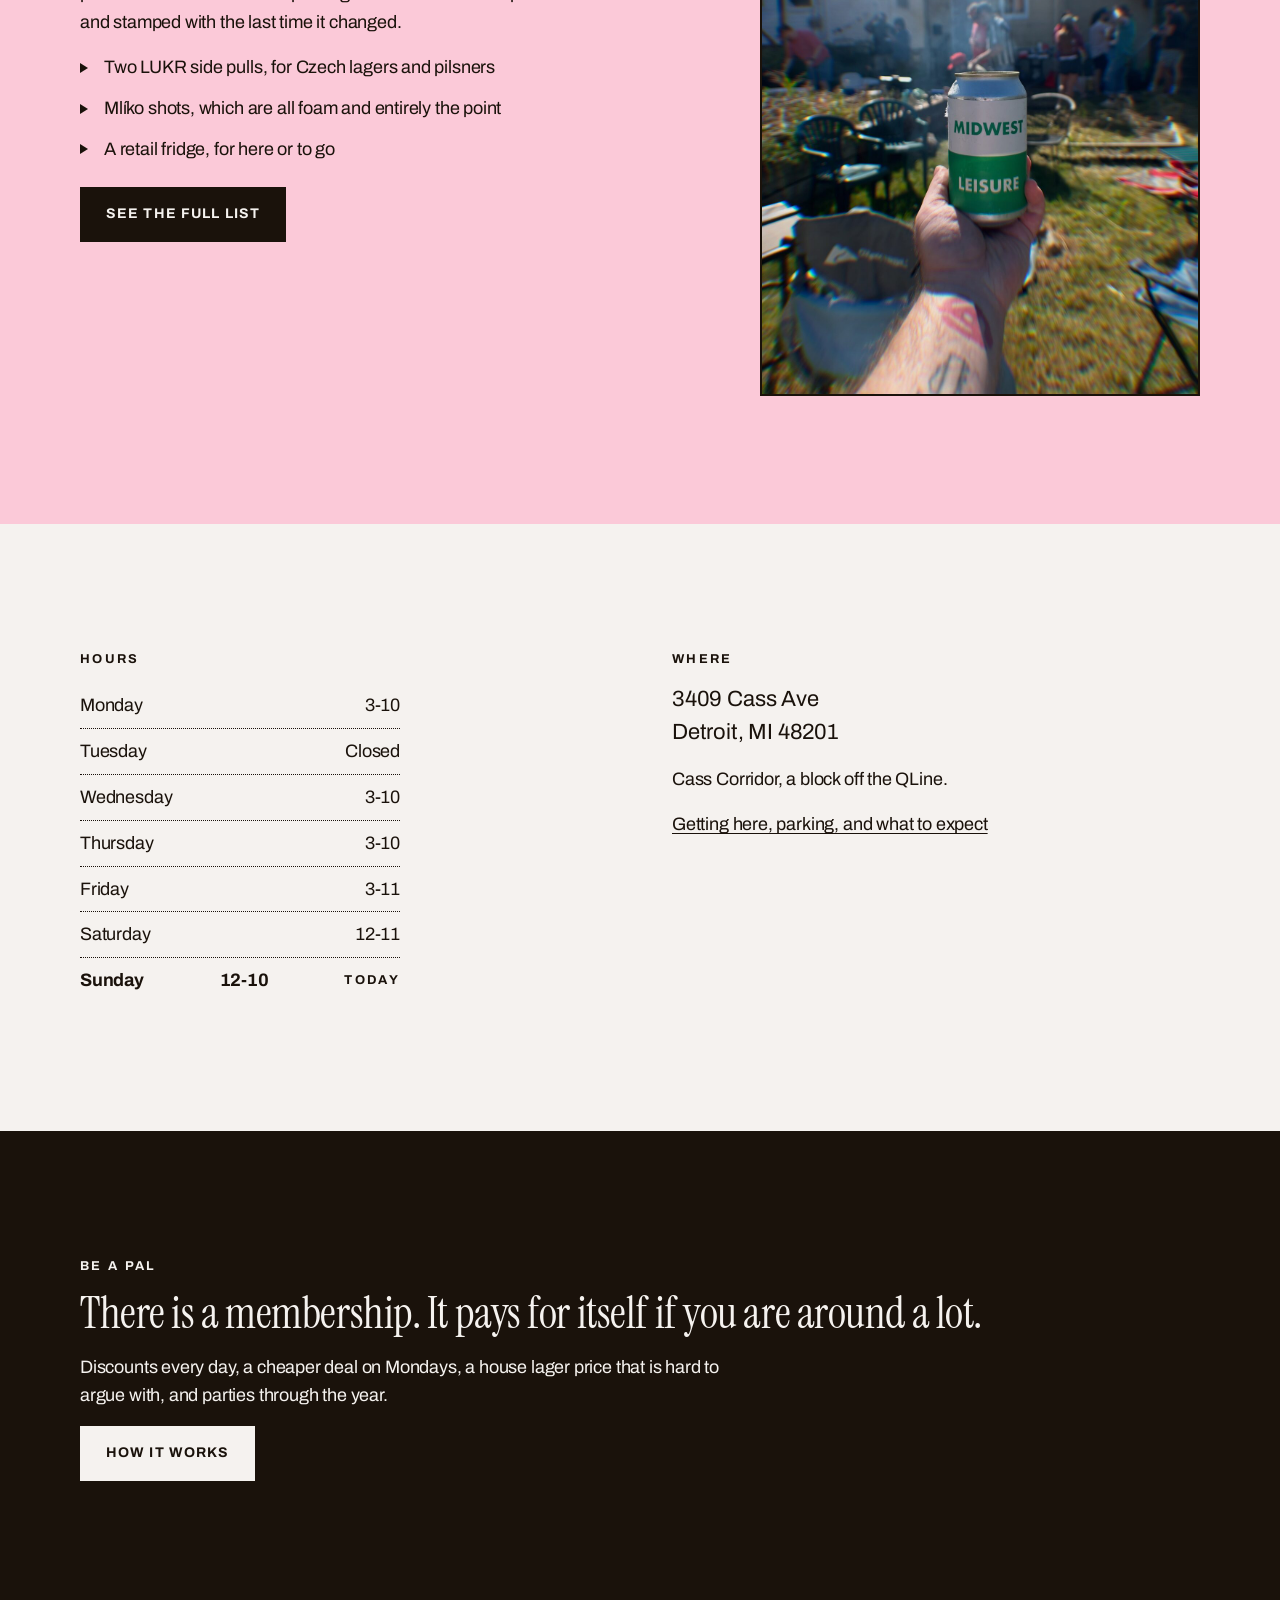
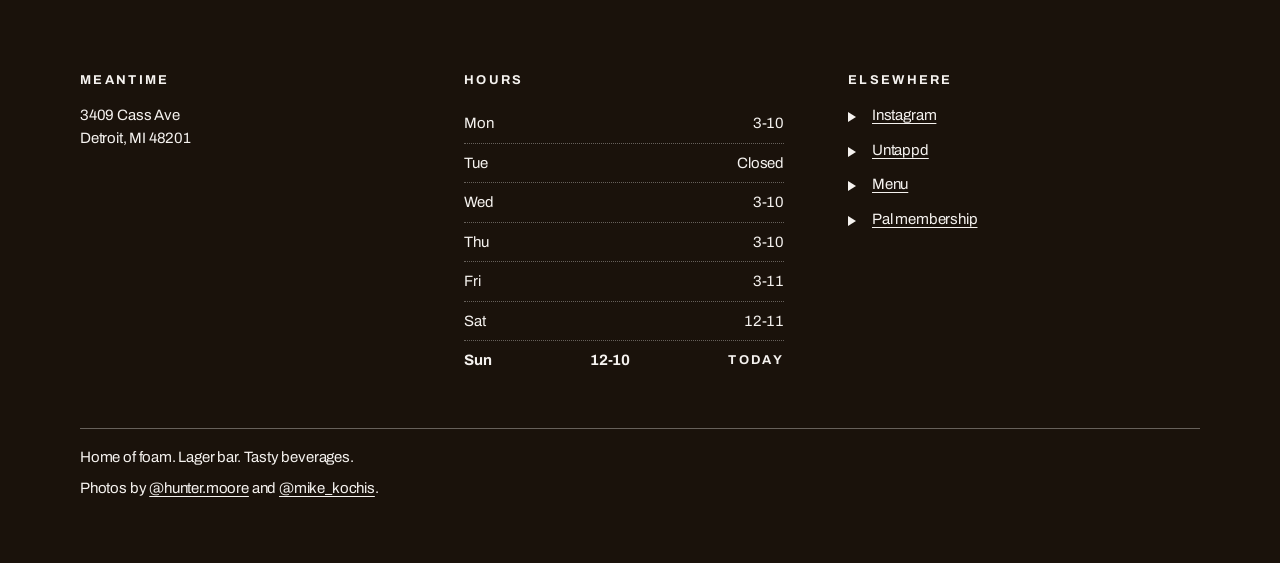
==== commit 61c5db2e: "feat: ship the real logo instead of the reconstruction mark.svg was a placeholder drawn from a low-r" ====
--- a/index.html
+++ b/index.html
@@ -22,7 +22,7 @@
 <link rel="manifest" href="site.webmanifest">
 <link rel="preconnect" href="https://fonts.googleapis.com">
 <link rel="preconnect" href="https://fonts.gstatic.com" crossorigin>
-<link href="https://fonts.googleapis.com/css2?family=Archivo:ital,wght@0,400;0,500;0,700;1,400&family=Instrument+Serif:ital@0;1&family=Unbounded:wght@900&display=swap" rel="stylesheet">
+<link href="https://fonts.googleapis.com/css2?family=Archivo:ital,wght@0,400;0,500;0,700;1,400&family=Instrument+Serif:ital@0;1&display=swap" rel="stylesheet">
 <link rel="stylesheet" href="assets/css/style.css">
 <script type="application/ld+json">
 {
@@ -71,7 +71,7 @@
   <div class="container site-header__inner">
     <a class="wordmark" href="index.html" aria-label="Meantime, home">
       <img class="wordmark__mark" src="assets/img/mark.svg" alt="" width="34" height="34">
-      <span class="wordmark__text">meantime</span>
+      <img class="wordmark__type" src="assets/img/wordmark.png" alt="" width="1000" height="148">
     </a>
     <nav class="site-nav" aria-label="Main">
       <ul>
--- a/assets/css/style.css
+++ b/assets/css/style.css
@@ -12,11 +12,10 @@
   --muted: #5c5046;
 
   /* type */
-  --font-display: "Unbounded", "Archivo", "Helvetica Neue", Arial, sans-serif;
-  --font-serif: "Instrument Serif", Georgia, "Times New Roman", serif;
+  --font-display: "Instrument Serif", Georgia, "Times New Roman", serif;
   --font-ui: "Archivo", "Helvetica Neue", Arial, sans-serif;
 
-  --fs-display: clamp(3rem, 1.14rem + 7.96vw, 7.5rem);
+  --fs-display: clamp(3.5rem, 1.55rem + 8.32vw, 7.5rem);
   --fs-h1: clamp(2.5rem, 1.44rem + 4.53vw, 4.5rem);
   --fs-h2: clamp(1.875rem, 1.43rem + 1.89vw, 2.75rem);
   --fs-h3: clamp(1.375rem, 1.24rem + 0.57vw, 1.625rem);
@@ -74,12 +73,11 @@
 
 h1, h2 {
   font-family: var(--font-display);
-  font-weight: 900;
-  letter-spacing: -0.03em;
-}
-
-h1 { font-size: var(--fs-h1); line-height: 1.02; }
-h2 { font-size: var(--fs-h2); line-height: 1.08; }
+  letter-spacing: -0.01em;
+}
+
+h1 { font-size: var(--fs-h1); line-height: 0.95; }
+h2 { font-size: var(--fs-h2); line-height: 1.05; }
 
 h3 {
   font-family: var(--font-ui);
@@ -93,10 +91,9 @@
 
 .display {
   font-family: var(--font-display);
-  font-weight: 900;
   font-size: var(--fs-display);
-  line-height: 0.98;
-  letter-spacing: -0.04em;
+  line-height: 0.88;
+  letter-spacing: -0.01em;
   margin: 0;
 }
 
@@ -297,12 +294,11 @@
 
 .wordmark__mark { width: 34px; height: 34px; flex: none; }
 
-.wordmark__text {
-  font-family: var(--font-display);
-  font-weight: 900;
-  font-size: 1.375rem;
-  line-height: 1;
-  letter-spacing: -0.04em;
+/* The wordmark is the owner's artwork, never live type set in a substitute face. */
+.wordmark__type {
+  height: 1.5rem;
+  width: auto;
+  flex: none;
 }
 
 .site-nav ul {
@@ -387,7 +383,7 @@
 
 .menu-row__desc {
   grid-column: 1 / -1;
-  font-family: var(--font-serif);
+  font-family: var(--font-display);
   font-style: italic;
   font-size: 1rem;
   line-height: 1.4;
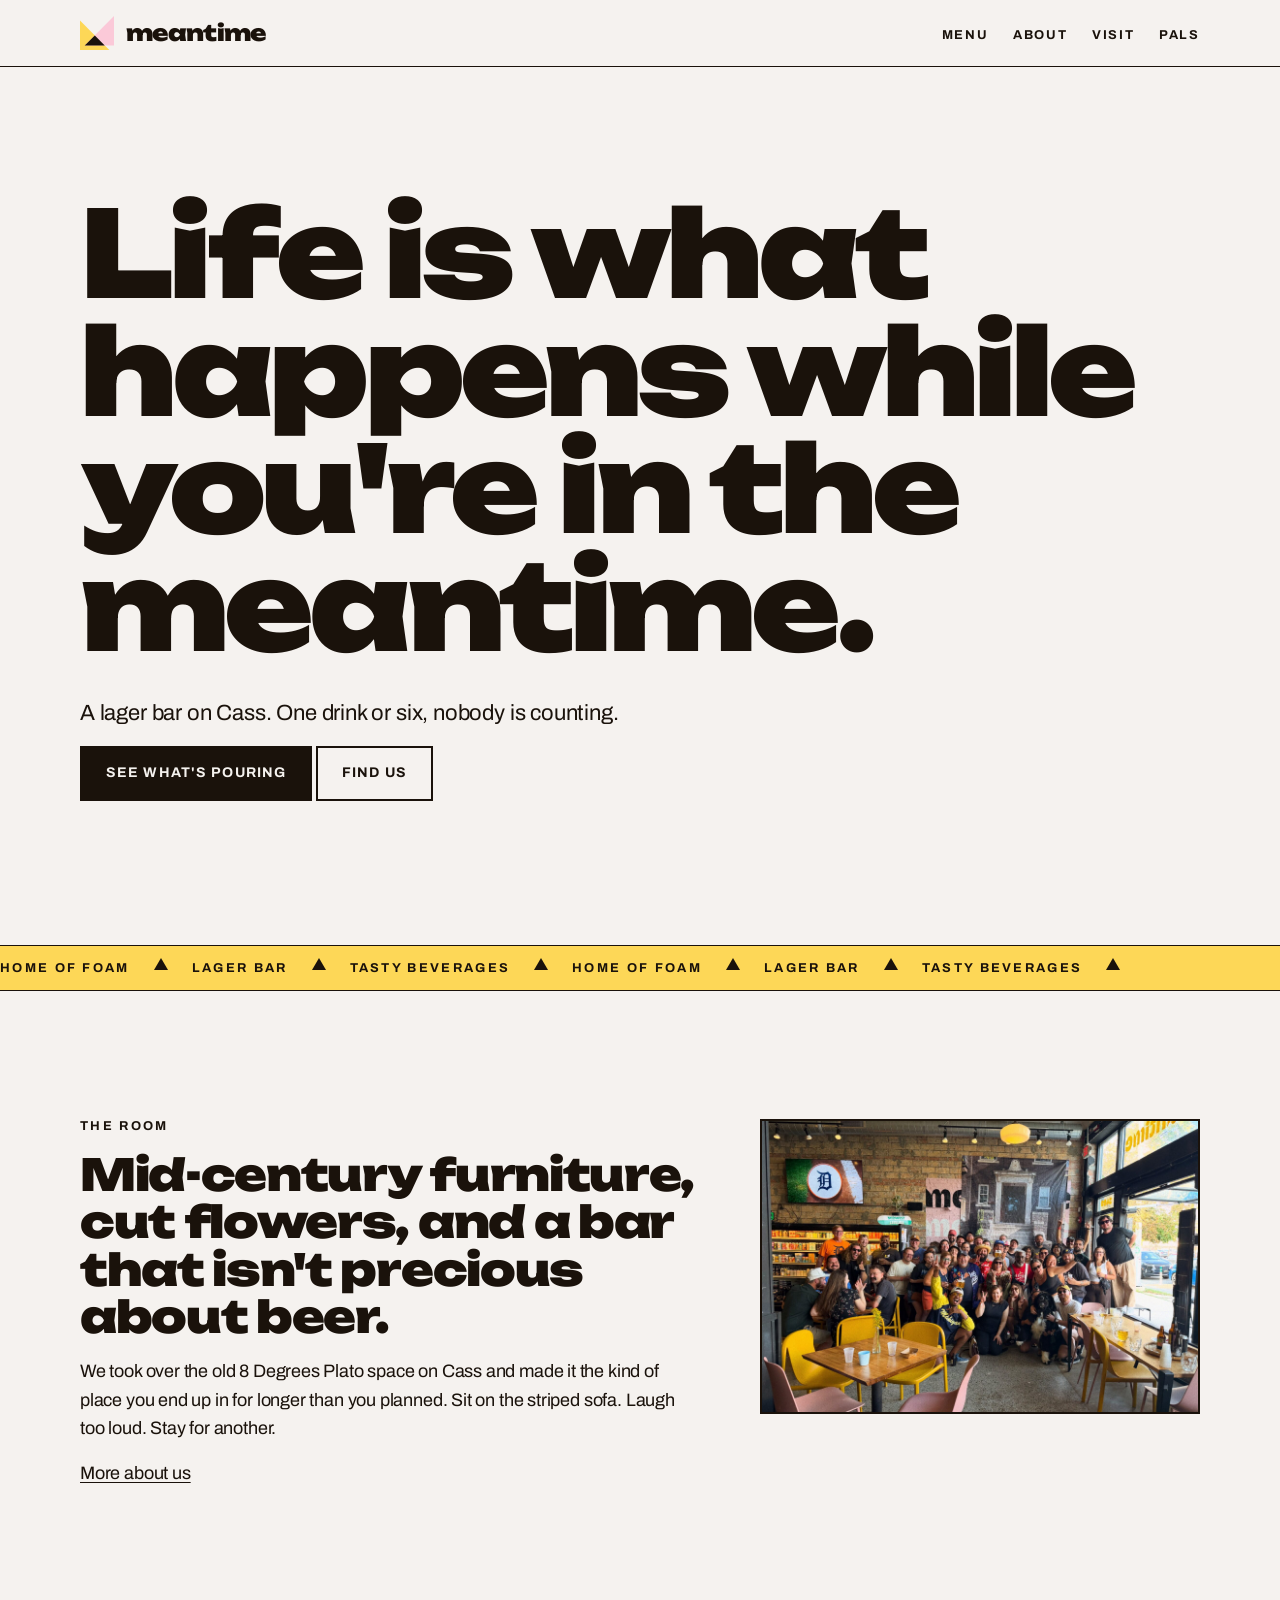
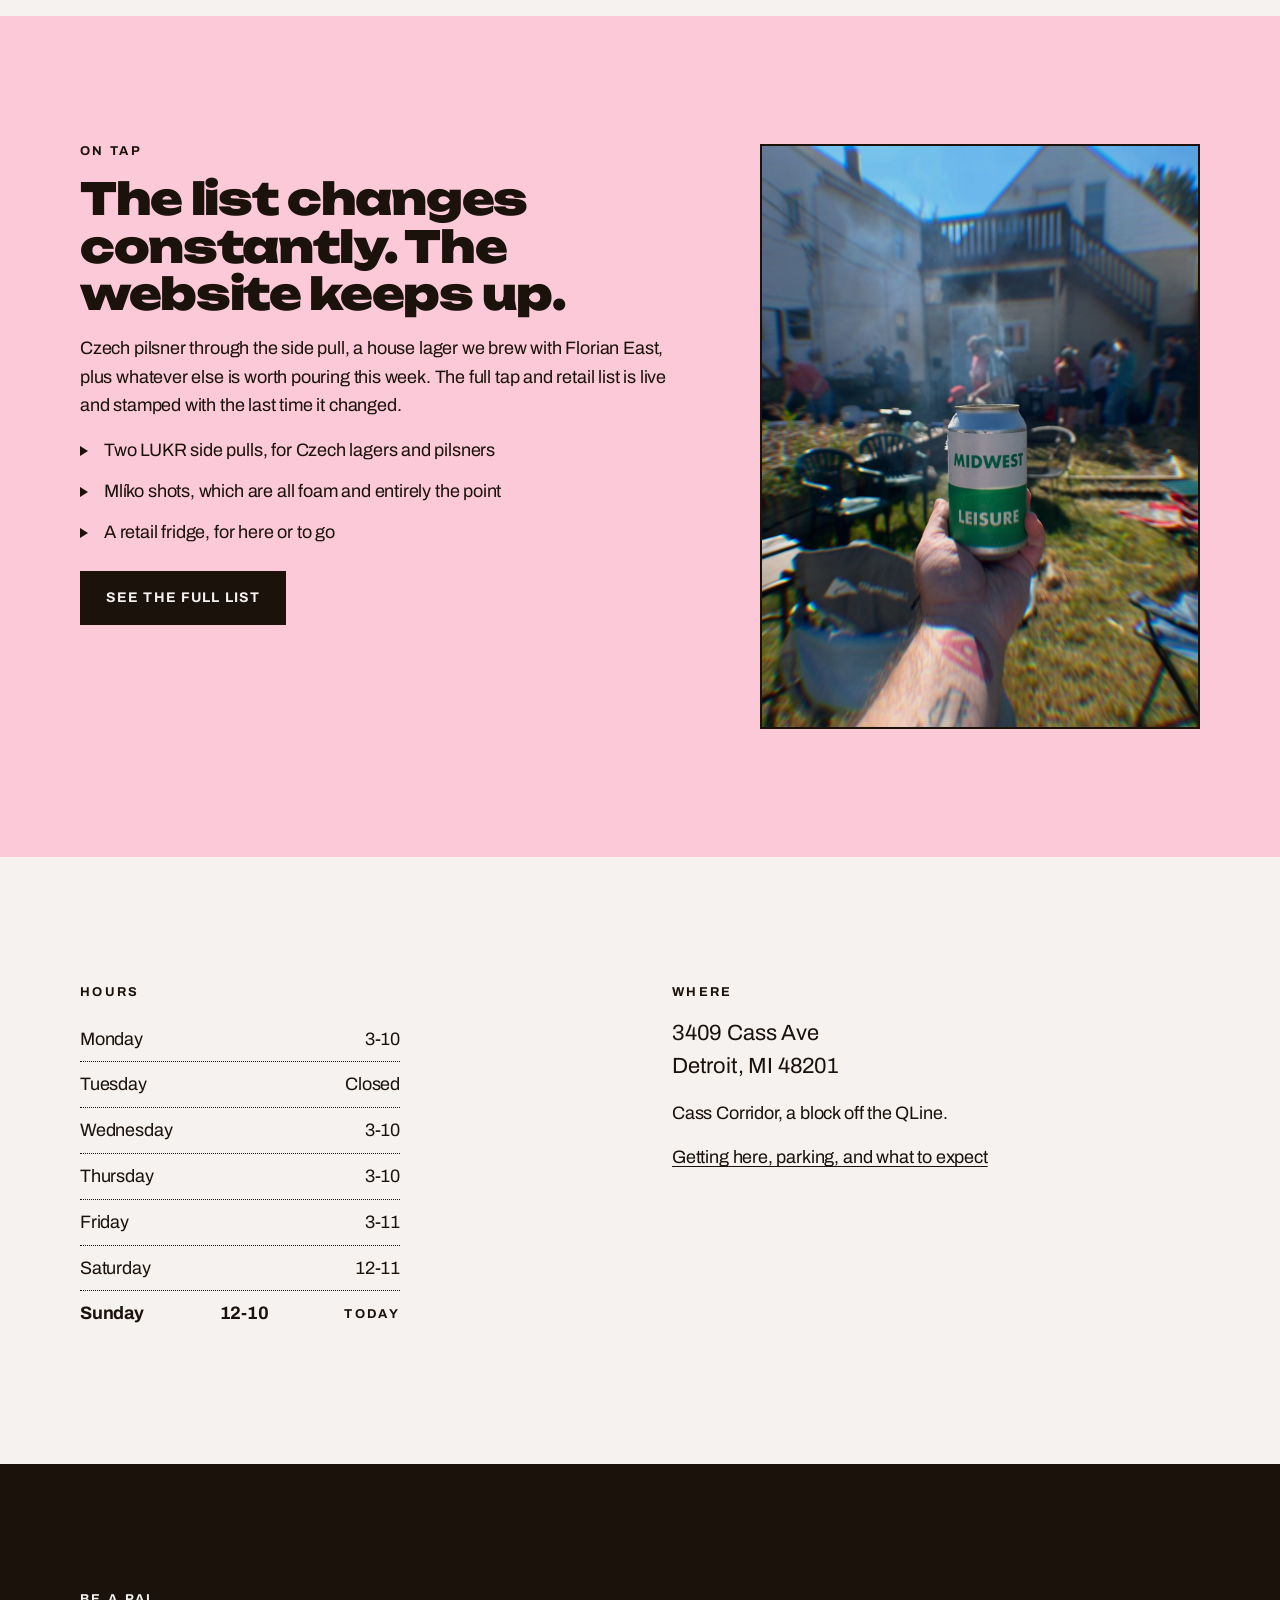
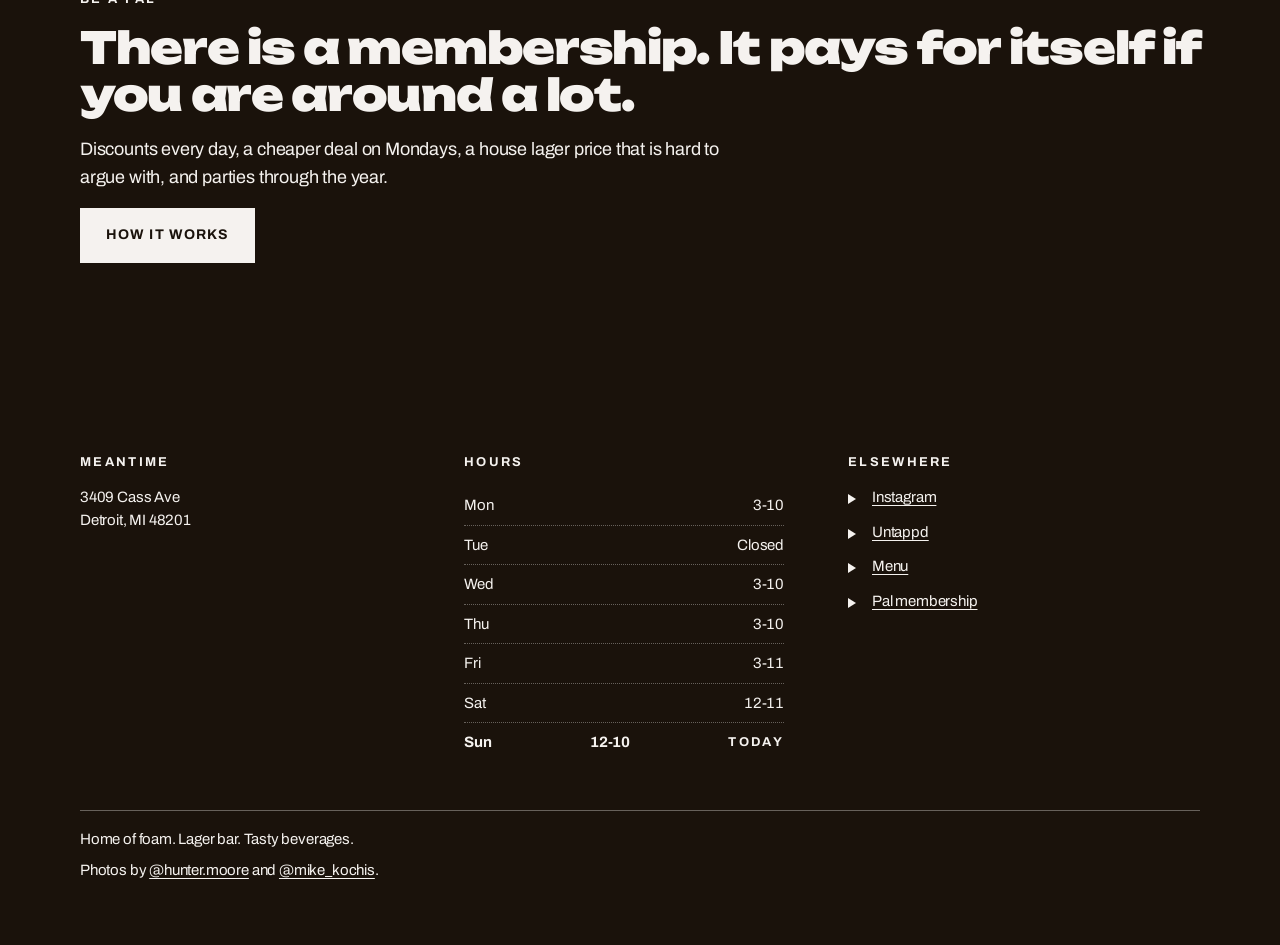
==== commit 2cecbc21: "Merge pull request #12 from ryankolean/design/wordmark-typeface feat: set display type in the wordma" ====
--- a/index.html
+++ b/index.html
@@ -22,7 +22,7 @@
 <link rel="manifest" href="site.webmanifest">
 <link rel="preconnect" href="https://fonts.googleapis.com">
 <link rel="preconnect" href="https://fonts.gstatic.com" crossorigin>
-<link href="https://fonts.googleapis.com/css2?family=Archivo:ital,wght@0,400;0,500;0,700;1,400&family=Instrument+Serif:ital@0;1&display=swap" rel="stylesheet">
+<link href="https://fonts.googleapis.com/css2?family=Archivo:ital,wght@0,400;0,500;0,700;1,400&family=Instrument+Serif:ital@0;1&family=Unbounded:wght@900&display=swap" rel="stylesheet">
 <link rel="stylesheet" href="assets/css/style.css">
 <script type="application/ld+json">
 {
@@ -71,7 +71,7 @@
   <div class="container site-header__inner">
     <a class="wordmark" href="index.html" aria-label="Meantime, home">
       <img class="wordmark__mark" src="assets/img/mark.svg" alt="" width="34" height="34">
-      <img class="wordmark__type" src="assets/img/wordmark.png" alt="" width="1000" height="148">
+      <span class="wordmark__text">meantime</span>
     </a>
     <nav class="site-nav" aria-label="Main">
       <ul>
--- a/assets/css/style.css
+++ b/assets/css/style.css
@@ -12,10 +12,11 @@
   --muted: #5c5046;
 
   /* type */
-  --font-display: "Instrument Serif", Georgia, "Times New Roman", serif;
+  --font-display: "Unbounded", "Archivo", "Helvetica Neue", Arial, sans-serif;
+  --font-serif: "Instrument Serif", Georgia, "Times New Roman", serif;
   --font-ui: "Archivo", "Helvetica Neue", Arial, sans-serif;
 
-  --fs-display: clamp(3.5rem, 1.55rem + 8.32vw, 7.5rem);
+  --fs-display: clamp(3rem, 1.14rem + 7.96vw, 7.5rem);
   --fs-h1: clamp(2.5rem, 1.44rem + 4.53vw, 4.5rem);
   --fs-h2: clamp(1.875rem, 1.43rem + 1.89vw, 2.75rem);
   --fs-h3: clamp(1.375rem, 1.24rem + 0.57vw, 1.625rem);
@@ -73,11 +74,12 @@
 
 h1, h2 {
   font-family: var(--font-display);
-  letter-spacing: -0.01em;
-}
-
-h1 { font-size: var(--fs-h1); line-height: 0.95; }
-h2 { font-size: var(--fs-h2); line-height: 1.05; }
+  font-weight: 900;
+  letter-spacing: -0.03em;
+}
+
+h1 { font-size: var(--fs-h1); line-height: 1.02; }
+h2 { font-size: var(--fs-h2); line-height: 1.08; }
 
 h3 {
   font-family: var(--font-ui);
@@ -91,9 +93,10 @@
 
 .display {
   font-family: var(--font-display);
+  font-weight: 900;
   font-size: var(--fs-display);
-  line-height: 0.88;
-  letter-spacing: -0.01em;
+  line-height: 0.98;
+  letter-spacing: -0.04em;
   margin: 0;
 }
 
@@ -294,11 +297,12 @@
 
 .wordmark__mark { width: 34px; height: 34px; flex: none; }
 
-/* The wordmark is the owner's artwork, never live type set in a substitute face. */
-.wordmark__type {
-  height: 1.5rem;
-  width: auto;
-  flex: none;
+.wordmark__text {
+  font-family: var(--font-display);
+  font-weight: 900;
+  font-size: 1.375rem;
+  line-height: 1;
+  letter-spacing: -0.04em;
 }
 
 .site-nav ul {
@@ -383,7 +387,7 @@
 
 .menu-row__desc {
   grid-column: 1 / -1;
-  font-family: var(--font-display);
+  font-family: var(--font-serif);
   font-style: italic;
   font-size: 1rem;
   line-height: 1.4;
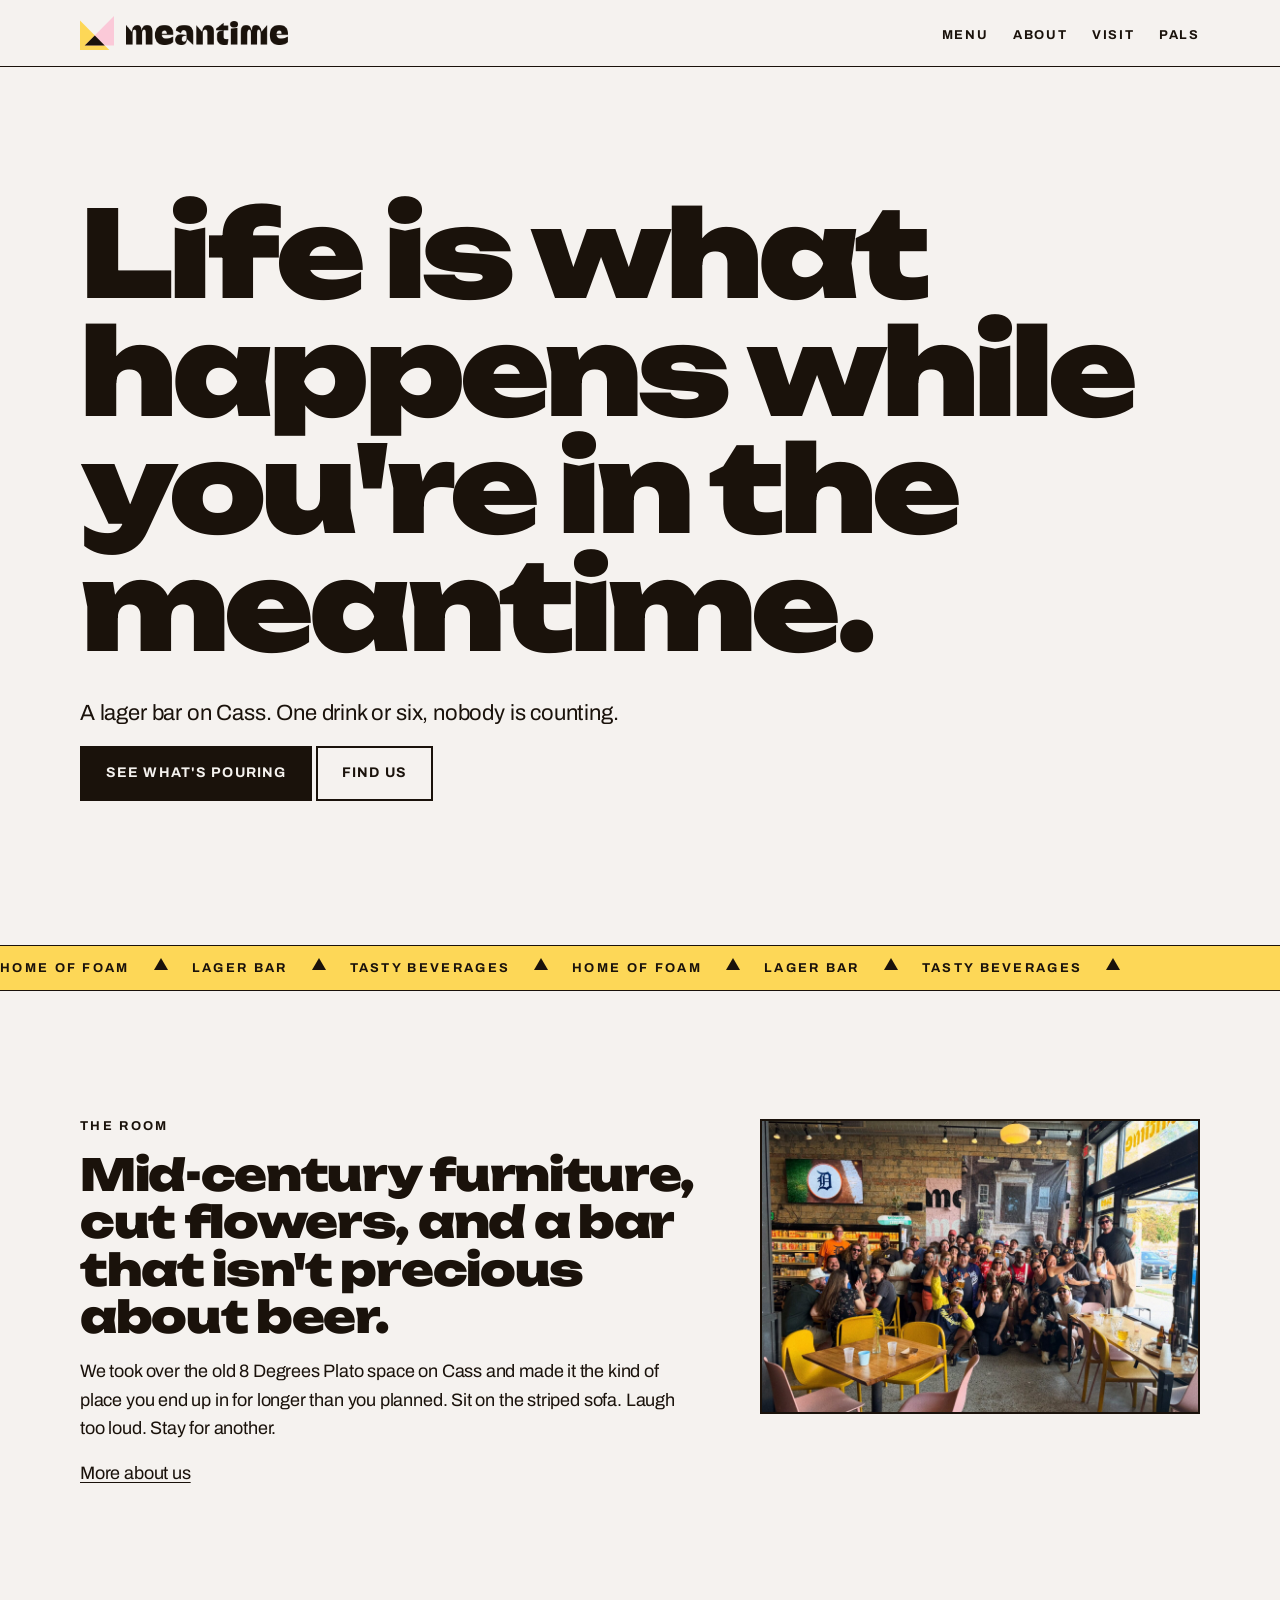
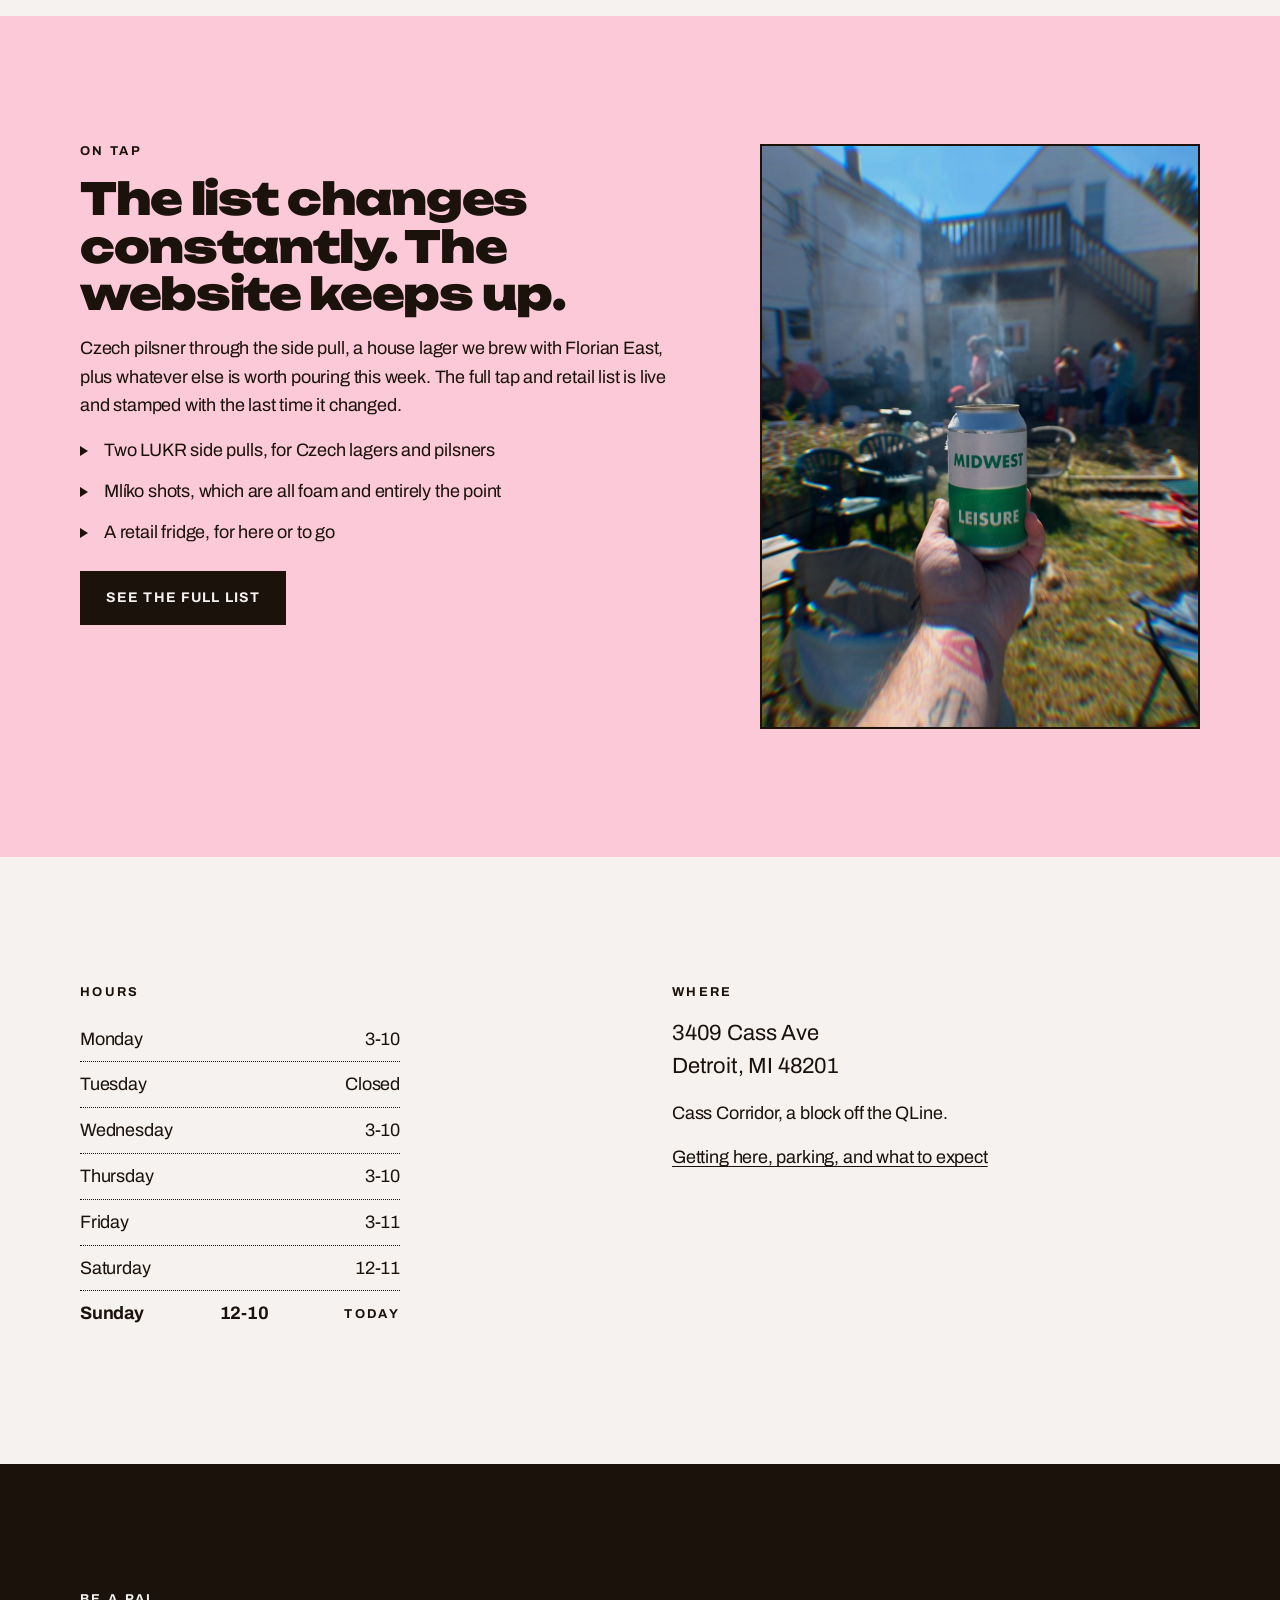
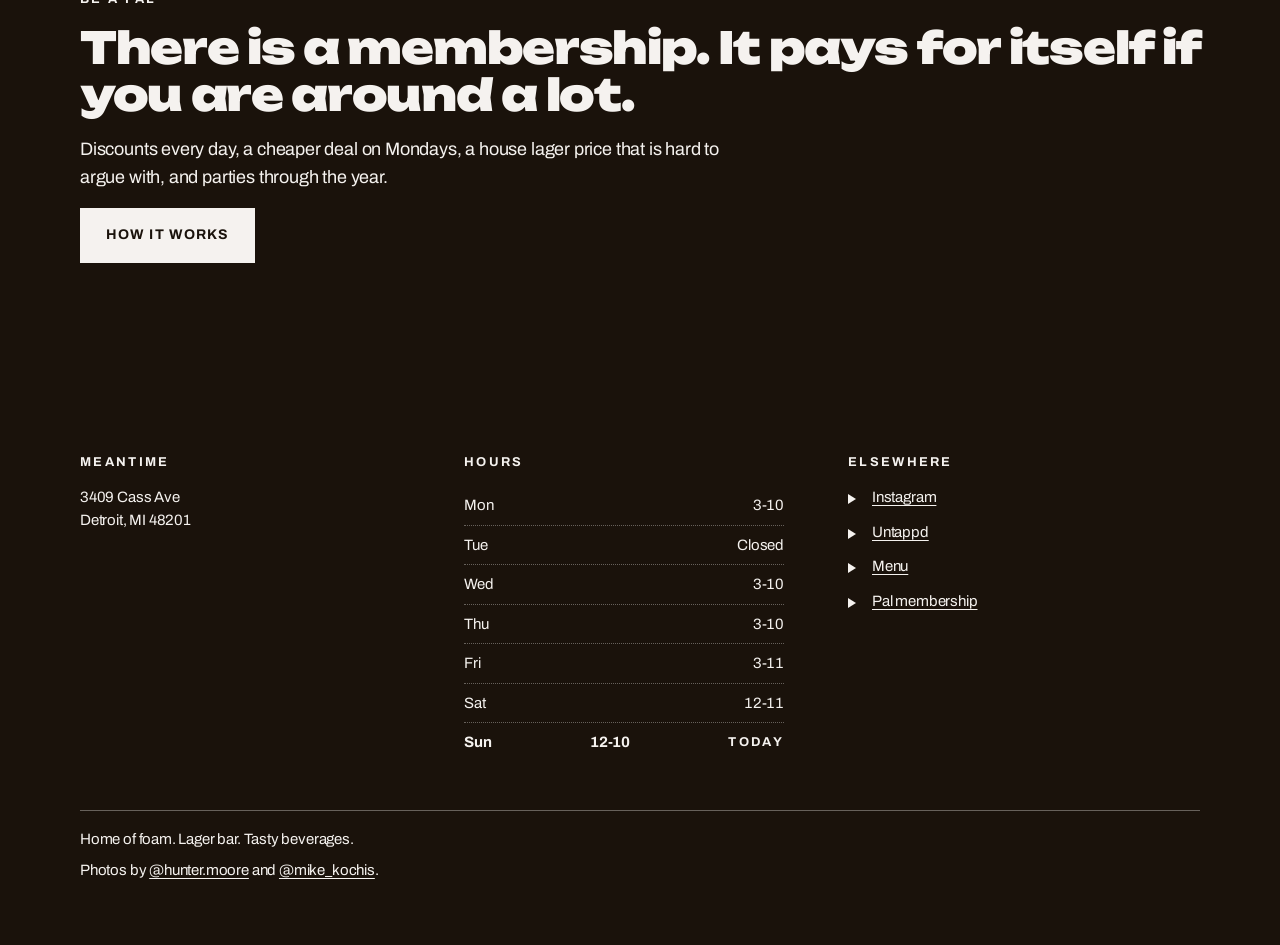
==== commit f6d8e403: "merge master into design/logo-mark # Conflicts: #	assets/css/style.css #	design-catalog/assets-neede" ====
--- a/index.html
+++ b/index.html
@@ -71,7 +71,7 @@
   <div class="container site-header__inner">
     <a class="wordmark" href="index.html" aria-label="Meantime, home">
       <img class="wordmark__mark" src="assets/img/mark.svg" alt="" width="34" height="34">
-      <span class="wordmark__text">meantime</span>
+      <img class="wordmark__type" src="assets/img/wordmark.png" alt="" width="1000" height="148">
     </a>
     <nav class="site-nav" aria-label="Main">
       <ul>
--- a/assets/css/style.css
+++ b/assets/css/style.css
@@ -297,12 +297,11 @@
 
 .wordmark__mark { width: 34px; height: 34px; flex: none; }
 
-.wordmark__text {
-  font-family: var(--font-display);
-  font-weight: 900;
-  font-size: 1.375rem;
-  line-height: 1;
-  letter-spacing: -0.04em;
+/* The wordmark is the owner's artwork, never live type set in a substitute face. */
+.wordmark__type {
+  height: 1.5rem;
+  width: auto;
+  flex: none;
 }
 
 .site-nav ul {
@@ -536,6 +535,229 @@
   padding-top: var(--s-4);
   border-top: 1px solid rgba(245, 242, 239, 0.35);
   font-size: var(--fs-small);
+}
+
+/* ---------- printed menu card ----------
+   A web copy of the card that sits on the bar, so the phone in someone's
+   hand shows the same thing as the paper in front of them.
+   SOURCE: MenuForWebsiteMARCH.png, transcribed 2026-09-16, restyled 2026-09-21.
+   Hairlines are drawn by a 1px grid gap over an ink background, which keeps
+   every rule single-width at any breakpoint. */
+
+.menu-page { background: var(--pink); }
+
+.menucard {
+  background: var(--paper);
+  border: var(--rule);
+  max-width: 54rem;
+  margin-inline: auto;
+}
+
+.menucard + .menucard { margin-top: var(--s-7); }
+
+.menucard__head {
+  text-align: center;
+  padding: var(--s-6) var(--s-4) var(--s-5);
+}
+
+.menucard__wordmark {
+  font-family: var(--font-display);
+  font-size: clamp(2.75rem, 1.2rem + 6.6vw, 5rem);
+  line-height: 0.9;
+  letter-spacing: -0.03em;
+  margin: 0;
+}
+
+.menucard__tagline {
+  margin: var(--s-3) 0 0;
+  font-size: 0.6875rem;
+  font-weight: 500;
+  letter-spacing: 0.12em;
+  text-transform: uppercase;
+  line-height: 1.5;
+  max-width: none;
+}
+
+.menucard__body,
+.menucard__row {
+  display: grid;
+  gap: 1px;
+  background: var(--ink);
+}
+
+.menucard__body { border-top: var(--rule); }
+
+.mc-cell {
+  background: var(--paper);
+  padding: var(--s-5);
+}
+
+/* ---------- card type ---------- */
+
+.mc-heading {
+  font-family: var(--font-ui);
+  font-size: 0.875rem;
+  font-weight: 700;
+  letter-spacing: 0.3em;
+  text-transform: uppercase;
+  line-height: 1.2;
+  margin: 0 0 var(--s-4);
+}
+
+.mc-item + .mc-item { margin-top: var(--s-4); }
+
+.mc-item__line {
+  display: flex;
+  align-items: baseline;
+  gap: var(--s-5);
+  font-family: var(--font-ui);
+  font-size: 1.0625rem;
+  font-weight: 700;
+  letter-spacing: 0.01em;
+  text-transform: uppercase;
+  line-height: 1.25;
+}
+
+.mc-item__price {
+  font-weight: 500;
+  font-variant-numeric: tabular-nums;
+  white-space: nowrap;
+}
+
+.mc-item__desc {
+  margin: var(--s-1) 0 0;
+  font-family: var(--font-serif);
+  font-style: italic;
+  font-size: 1rem;
+  line-height: 1.35;
+  max-width: none;
+}
+
+.mc-item__note {
+  margin: var(--s-1) 0 0;
+  font-family: var(--font-ui);
+  font-size: 0.8125rem;
+  letter-spacing: 0.02em;
+  text-transform: uppercase;
+  line-height: 1.4;
+  max-width: none;
+}
+
+/* the one item the card singles out */
+.mc-item--starred { padding-block: var(--s-4); border-block: 1px dotted var(--ink); }
+.mc-item--starred .mc-item__line { font-style: italic; text-decoration: underline; text-underline-offset: 3px; }
+
+/* ---------- the magic 8 ball cell ---------- */
+
+.mc-eight {
+  display: flex;
+  align-items: flex-start;
+  justify-content: space-between;
+  gap: var(--s-3);
+}
+
+.mc-eight > .mc-item { flex: 1 1 auto; min-width: 0; }
+
+.mc-eight__art {
+  width: clamp(84px, 20vw, 104px);
+  height: auto;
+  flex: none;
+}
+
+/* ---------- the draft list cell ---------- */
+
+.mc-draft { text-align: center; }
+
+.mc-draft__title {
+  font-family: var(--font-ui);
+  font-size: 0.875rem;
+  font-weight: 700;
+  letter-spacing: 0.3em;
+  text-transform: uppercase;
+  margin: 0;
+}
+
+.mc-draft__pours {
+  font-family: var(--font-ui);
+  font-size: 1.375rem;
+  font-weight: 700;
+  text-transform: uppercase;
+  margin: var(--s-4) 0 0;
+}
+
+.mc-draft__pours u { text-decoration-thickness: 2px; text-underline-offset: 4px; }
+
+.mc-cols {
+  display: grid;
+  gap: var(--s-4) var(--s-6);
+  align-items: start;
+}
+
+/* ---------- be a pal rail ---------- */
+
+.mc-pal {
+  display: flex;
+  flex-direction: row;
+  flex-wrap: wrap;
+  align-items: center;
+  justify-content: center;
+  gap: var(--s-2) var(--s-4);
+  font-family: var(--font-ui);
+  font-size: 0.9375rem;
+  font-weight: 700;
+  letter-spacing: 0.06em;
+  text-transform: uppercase;
+}
+
+/* ---------- wine ---------- */
+
+.mc-wine .mc-item__line { justify-content: space-between; }
+
+.mc-wine__sub {
+  text-align: center;
+  font-family: var(--font-ui);
+  font-size: 0.8125rem;
+  letter-spacing: 0.08em;
+  text-transform: uppercase;
+  margin: 0 0 var(--s-5);
+  max-width: none;
+}
+
+.mc-wine .mc-heading { text-align: center; letter-spacing: 0.42em; margin-bottom: var(--s-2); }
+
+/* ---------- wifi ---------- */
+
+.mc-wifi { text-align: center; }
+
+.mc-wifi__mark { width: 62px; height: 62px; margin: 0 auto var(--s-3); }
+
+.mc-wifi__label {
+  font-family: var(--font-ui);
+  font-size: 0.9375rem;
+  font-weight: 700;
+  letter-spacing: 0.06em;
+  text-transform: uppercase;
+  margin: 0;
+}
+
+.mc-wifi__pass {
+  font-family: var(--font-serif);
+  font-style: italic;
+  font-size: 1.25rem;
+  margin: var(--s-1) 0 0;
+}
+
+@media (min-width: 700px) {
+  .menucard__row--split { grid-template-columns: 1fr 1fr; }
+  .menucard__row--na { grid-template-columns: 1fr auto; }
+
+  .mc-cols { grid-template-columns: 1fr 1fr; }
+
+  .mc-pal {
+    flex-direction: column;
+    flex-wrap: nowrap;
+    gap: var(--s-3);
+  }
 }
 
 /* ---------- utilities ---------- */
